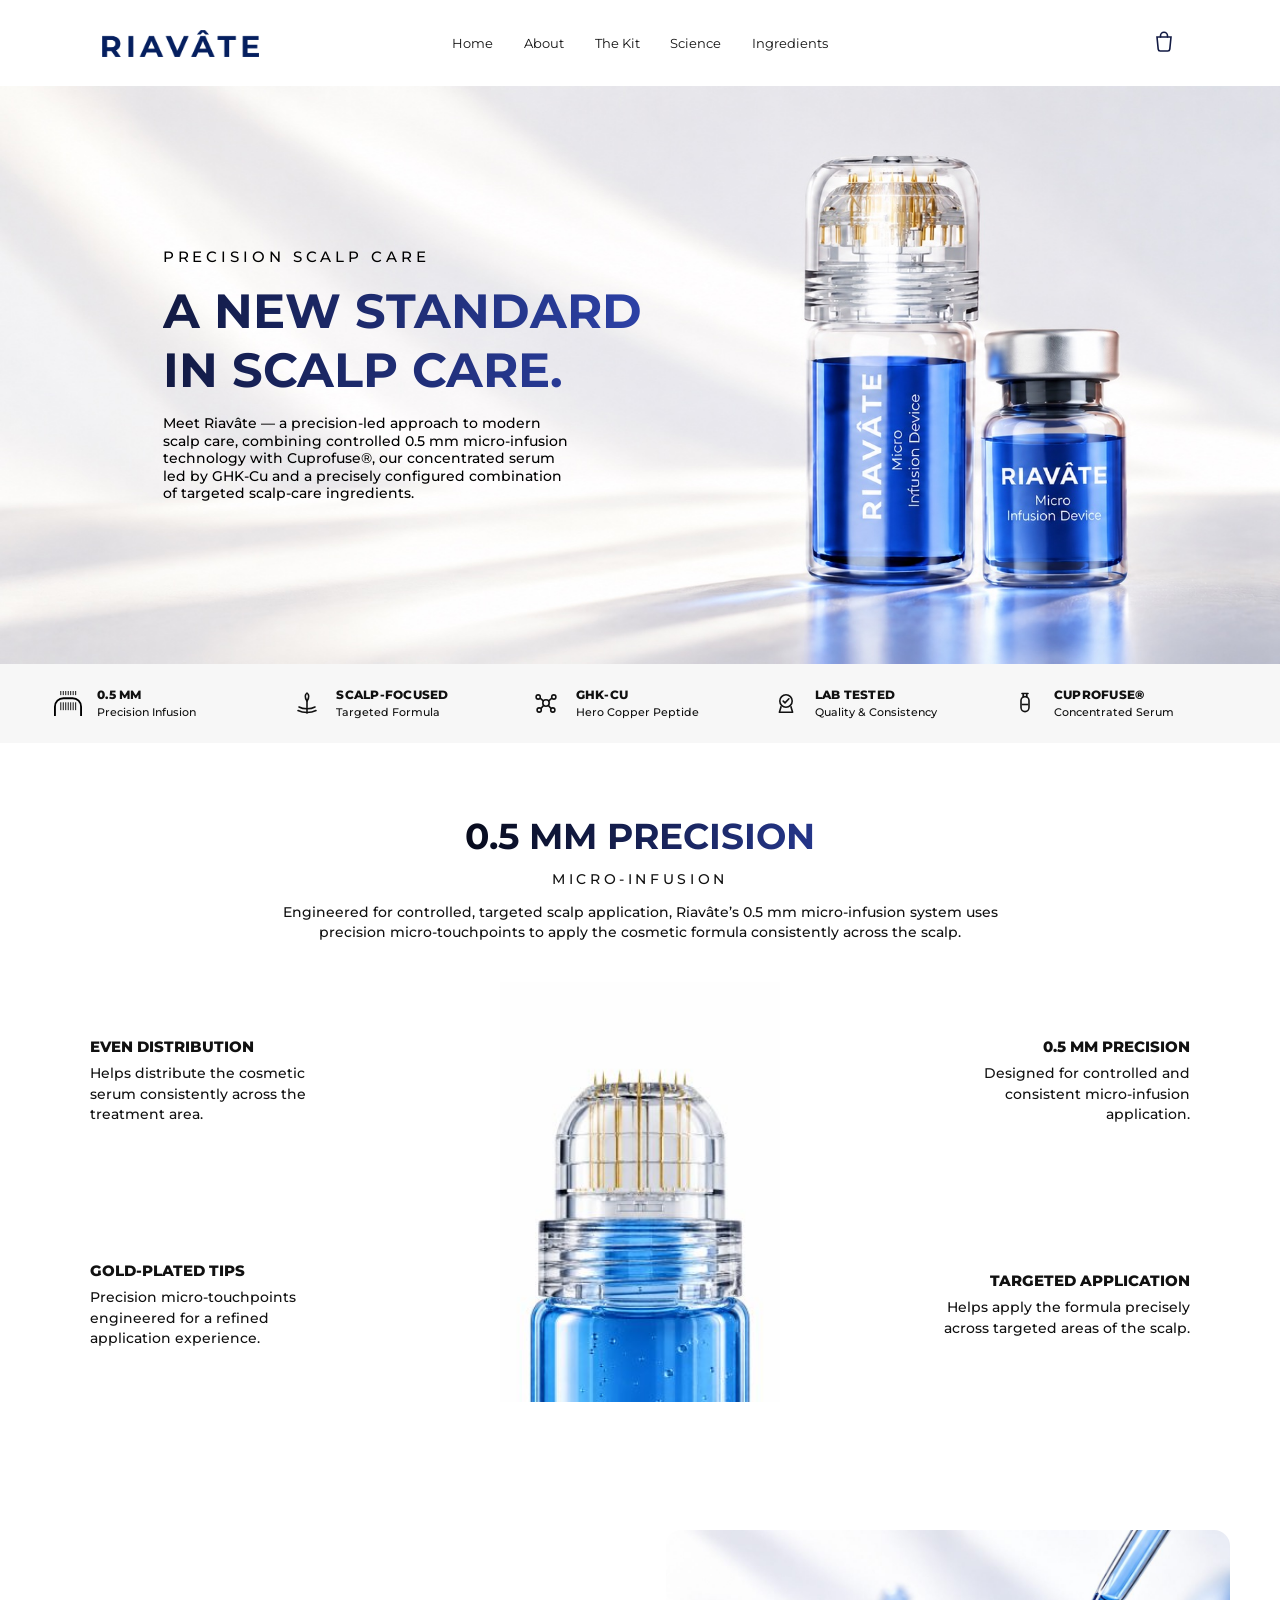
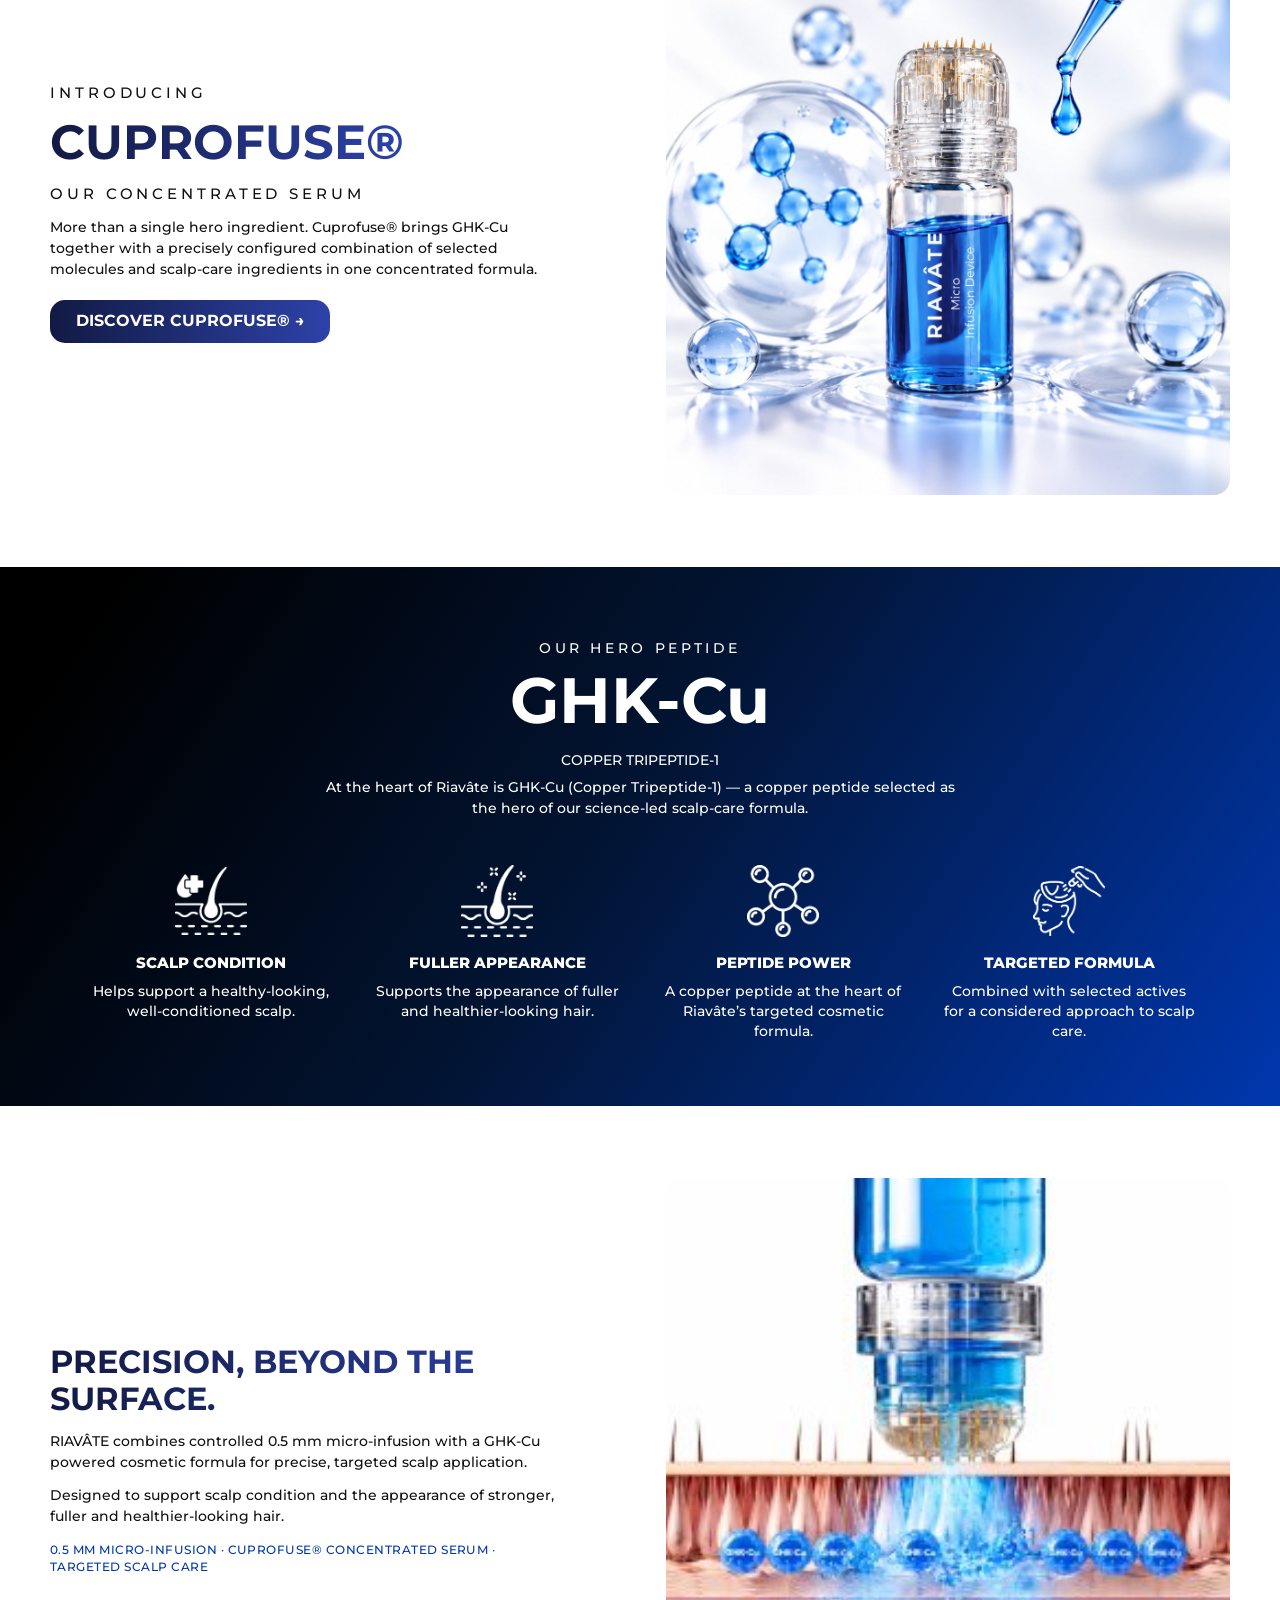
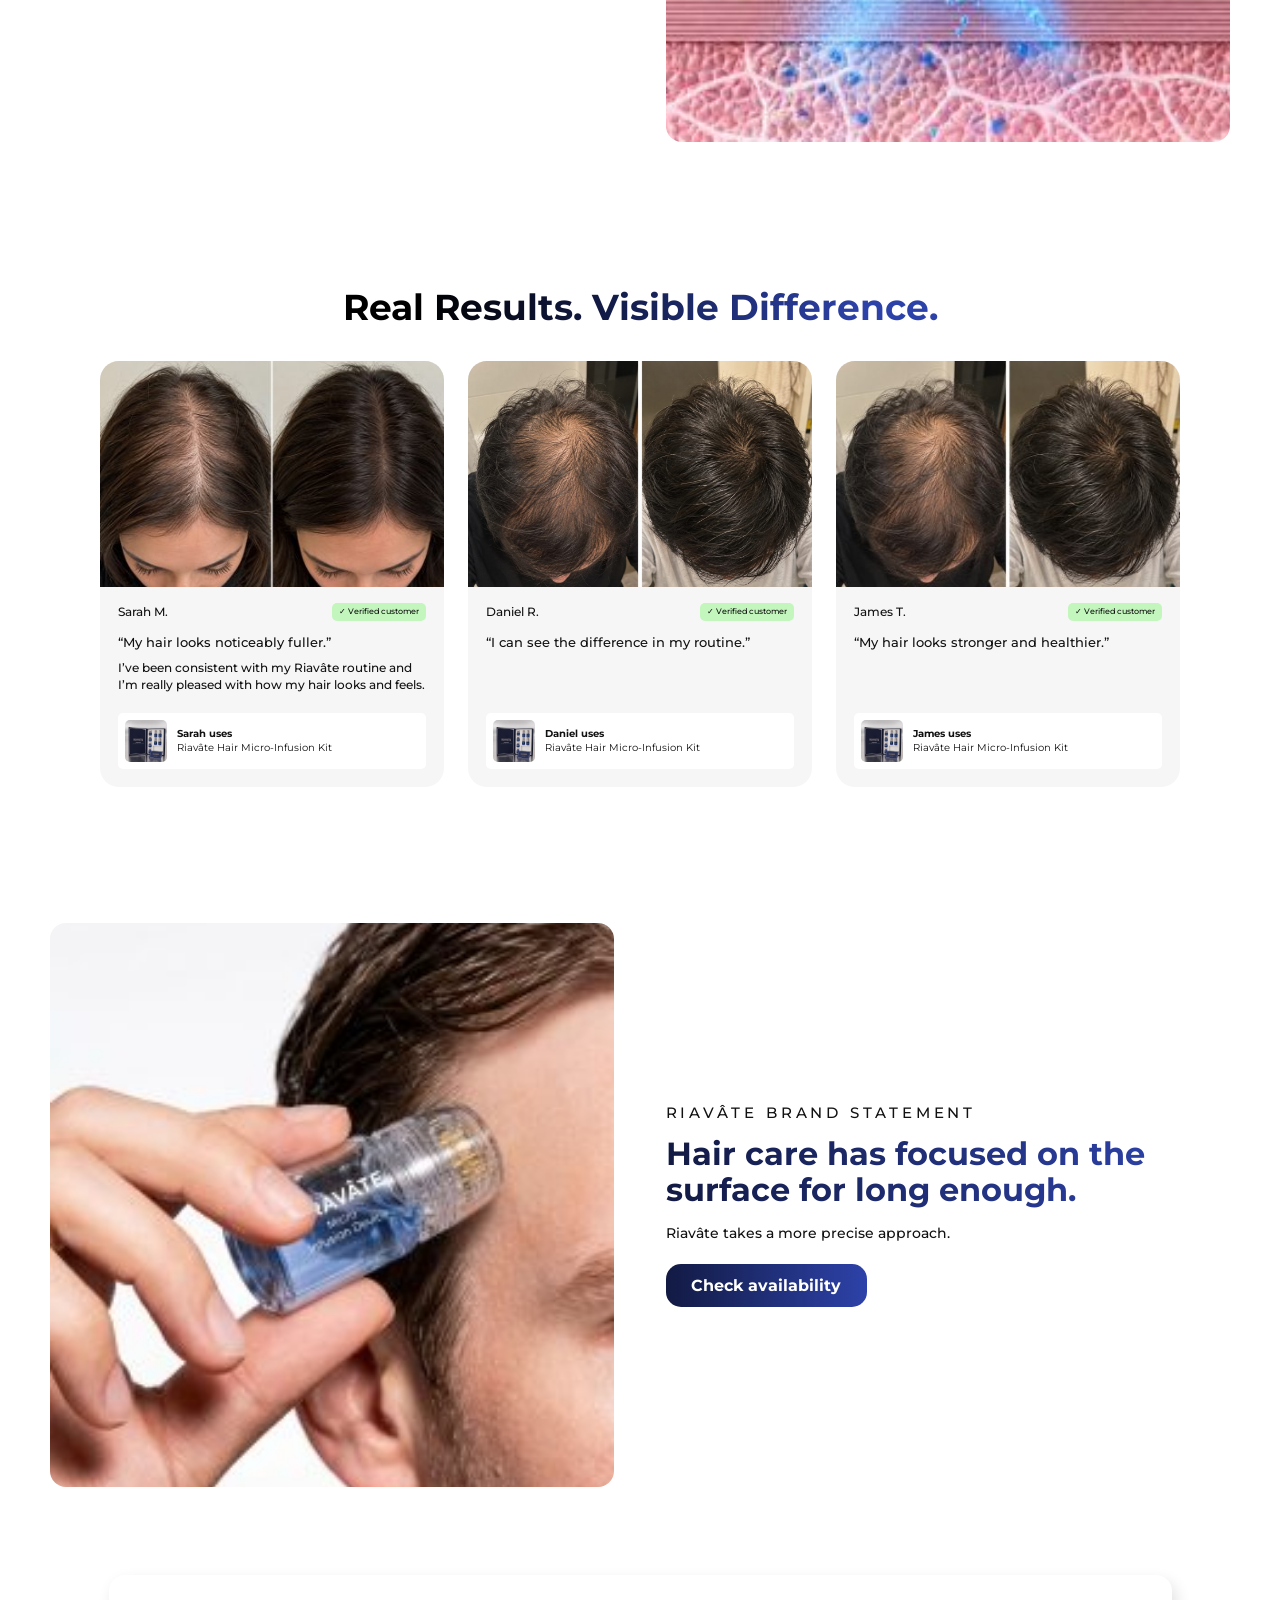
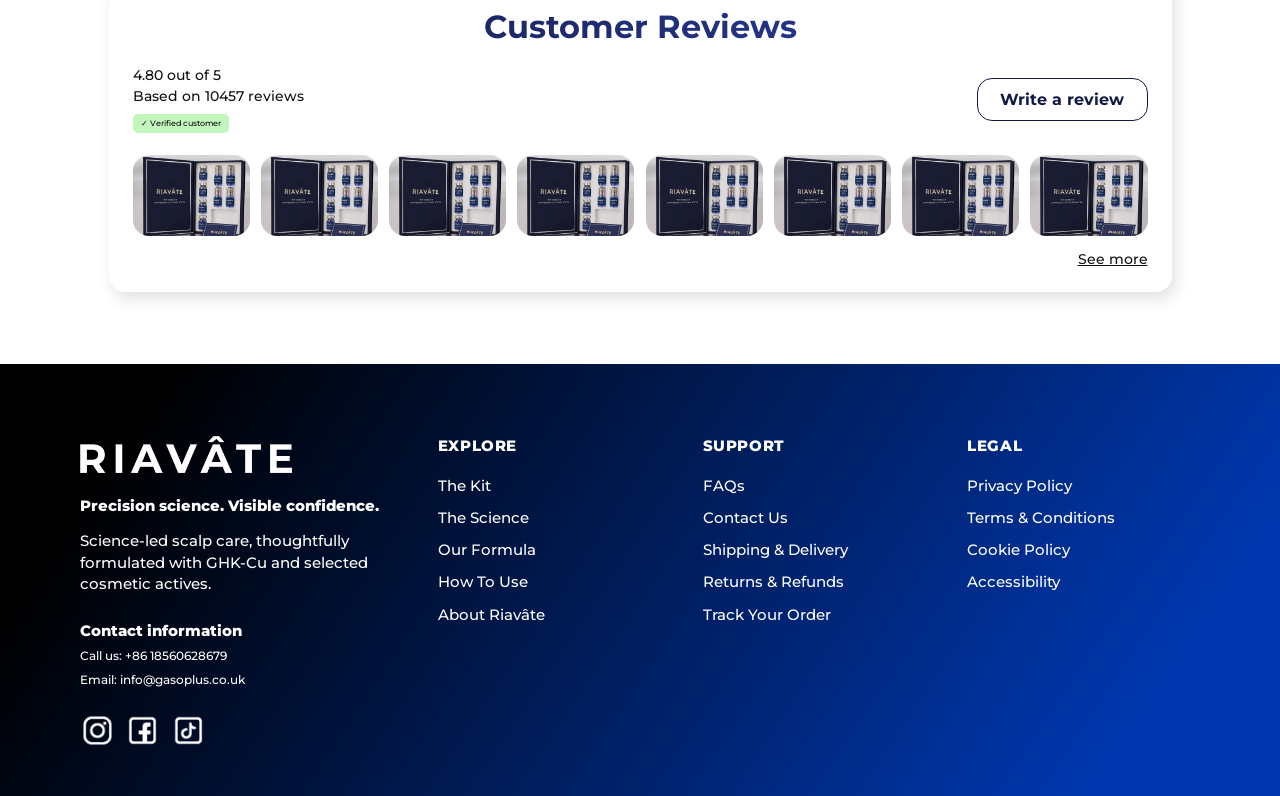
==== index.html @ 3f9a6aa9 "Add the Riavâte storefront theme for the homepage and product page. Co-authored-by: Cursor <cursorag" ====
<!doctype html>
<html lang="en">
<head>
<meta charset="utf-8">
<meta name="viewport" content="width=device-width, initial-scale=1">
<title>Riavâte home</title>
<link href="https://fonts.googleapis.com/css2?family=Montserrat:wght@400;500;600;700;800&display=swap" rel="stylesheet">
<style>
*{box-sizing:border-box;margin:0}
body{font-family:Montserrat,sans-serif;color:#111;background:#fff}
img{display:block;max-width:100%}
p:empty{display:none}

  .site-header {
    position: relative;
    z-index: 20;
    background: #ffffff;
    color: #111111;
  }

  .site-header__bar {
    display: grid;
    grid-template-columns: 1fr auto 1fr;
    align-items: center;
    gap: 1rem;
    min-height: 86px;
    width: min(1440px, 100%);
    margin-inline: auto;
    padding-inline: clamp(1.25rem, 8vw, 7.125rem);
  }

  .site-header__logo {
    justify-self: start;
    display: flex;
    align-items: center;
    text-decoration: none;
    color: inherit;
  }

  .site-header__logo-image {
    width: auto;
    height: 27px;
    max-width: 160px;
  }

  .site-header__nav {
    justify-self: center;
  }

  .site-header__menu {
    display: flex;
    align-items: center;
    gap: clamp(1rem, 2.4vw, 2.4rem);
    margin: 0;
    padding: 0;
    list-style: none;
  }

  .site-header__menu a {
    color: #111111;
    font-size: 13px;
    font-weight: 400;
    line-height: 1.4;
    text-decoration: none;
  }

  .site-header__menu a[aria-current='page'] {
    font-weight: 600;
  }

  .site-header__menu a:hover,
  .site-header__menu a:focus-visible {
    color: #2d42a9;
  }

  .site-header__actions {
    justify-self: end;
    display: flex;
    align-items: center;
    gap: 0.75rem;
  }

  .site-header__cart {
    position: relative;
    display: flex;
    color: #121a43;
    text-decoration: none;
  }

  .site-header__cart svg {
    width: 28px;
    height: 28px;
  }

  .site-header__count {
    position: absolute;
    top: -6px;
    right: -8px;
    min-width: 16px;
    height: 16px;
    padding: 0 4px;
    border-radius: 999px;
    background: #121a43;
    color: #ffffff;
    font-size: 10px;
    line-height: 16px;
    text-align: center;
  }

  .site-header__toggle {
    display: none;
    width: 42px;
    height: 42px;
    padding: 0;
    border: 0;
    background: transparent;
    cursor: pointer;
  }

  .site-header__toggle-lines,
  .site-header__toggle-lines::before,
  .site-header__toggle-lines::after {
    display: block;
    width: 18px;
    height: 1.5px;
    background: #121a43;
    content: '';
  }

  .site-header__toggle-lines {
    position: relative;
    margin-inline: auto;
  }

  .site-header__toggle-lines::before,
  .site-header__toggle-lines::after {
    position: absolute;
    left: 0;
  }

  .site-header__toggle-lines::before {
    top: -6px;
  }

  .site-header__toggle-lines::after {
    top: 6px;
  }

  .site-header.is-open .site-header__toggle-lines {
    background: transparent;
  }

  .site-header.is-open .site-header__toggle-lines::before {
    top: 0;
    transform: rotate(45deg);
  }

  .site-header.is-open .site-header__toggle-lines::after {
    top: 0;
    transform: rotate(-45deg);
  }

  .visually-hidden {
    position: absolute;
    width: 1px;
    height: 1px;
    padding: 0;
    margin: -1px;
    overflow: hidden;
    clip: rect(0, 0, 0, 0);
    white-space: nowrap;
    border: 0;
  }

  @media screen and (max-width: 989px) {
    .site-header__bar {
      grid-template-columns: auto 1fr auto;
      min-height: 72px;
    }

    .site-header__toggle {
      display: inline-flex;
      align-items: center;
      justify-content: center;
    }

    .site-header__nav {
      display: none;
      position: absolute;
      top: 100%;
      left: 0;
      right: 0;
      justify-self: stretch;
      width: 100%;
      background: #ffffff;
      border-top: 1px solid #ececec;
      box-shadow: 0 16px 30px rgba(0, 0, 0, 0.06);
    }

    .site-header.is-open .site-header__nav {
      display: block;
    }

    .site-header__menu {
      flex-direction: column;
      align-items: stretch;
      gap: 0;
      padding: 0.5rem 0 0.75rem;
    }

    .site-header__menu a {
      display: block;
      padding: 0.9rem 1.25rem;
      font-size: 16px;
    }
  }


  .home-hero {
    position: relative;
    isolation: isolate;
    width: 100%;
    background-color: #ffffff;
    color: var(--hero-text, #000000);
  }

  .home-hero--height-adapt {
    aspect-ratio: 1440 / 650;
  }

  .home-hero--height-small {
    min-height: 420px;
  }

  .home-hero--height-medium {
    min-height: 560px;
  }

  .home-hero--height-large {
    min-height: 650px;
  }

  .home-hero__media {
    position: absolute;
    inset: 0;
    z-index: 0;
    overflow: hidden;
  }

  .home-hero__media picture,
  .home-hero__media img {
    width: 100%;
    height: 100%;
  }

  .home-hero__image {
    width: 100%;
    height: 100%;
    max-width: none;
    object-fit: cover;
    object-position: center center;
  }

  .home-hero__inner {
    position: relative;
    z-index: 1;
    display: flex;
    align-items: center;
    box-sizing: border-box;
    width: min(100%, 1440px);
    min-height: 100%;
    margin-inline: auto;
    padding-block: 2.5rem;
    padding-inline: clamp(1.25rem, calc(var(--hero-pad-x, 183) * 100% / 1440), calc(var(--hero-pad-x, 183) * 1px));
  }

  .home-hero--align-center .home-hero__inner {
    justify-content: center;
  }

  .home-hero__content {
    display: flex;
    flex-direction: column;
    align-items: flex-start;
    gap: 16px;
    width: min(100%, var(--hero-content-max, 494px));
    text-align: left;
  }

  .home-hero--align-center .home-hero__content {
    align-items: center;
    text-align: center;
  }

  .home-hero__eyebrow {
    margin: 0;
    font-family: var(--hero-text-font-family, Montserrat, sans-serif);
    font-style: var(--hero-text-font-style, normal);
    font-weight: var(--hero-text-font-weight, 500);
    font-size: 15px;
    line-height: 1.27;
    letter-spacing: 3.9px;
    text-transform: uppercase;
    color: var(--hero-text, #000000);
  }

  .home-hero__heading {
    margin: 0;
    max-width: 100%;
    font-family: var(--hero-heading-font-family, Montserrat, sans-serif);
    font-style: var(--hero-heading-font-style, normal);
    font-weight: var(--hero-heading-font-weight, 700);
    font-size: var(--hero-heading-size, 48px);
    line-height: 1.22;
    letter-spacing: 0;
    color: var(--hero-gradient-start, #121a43);
  }

  @supports (background-clip: text) or (-webkit-background-clip: text) {
    .home-hero__heading {
      background-image: linear-gradient(
        90deg,
        var(--hero-gradient-start, #121a43) 0%,
        var(--hero-gradient-end, #2d42a9) 100%
      );
      background-clip: text;
      -webkit-background-clip: text;
      color: transparent;
    }
  }

  .home-hero__heading--solid {
    background-image: none;
    color: var(--hero-heading-color, #121a43);
    -webkit-text-fill-color: currentcolor;
  }

  .home-hero__text {
    margin: 0;
    max-width: var(--hero-text-max, 411px);
    font-family: var(--hero-text-font-family, Montserrat, sans-serif);
    font-style: var(--hero-text-font-style, normal);
    font-weight: var(--hero-text-font-weight, 500);
    font-size: 14px;
    line-height: 1.25;
    color: var(--hero-text, #000000);
  }

  .home-hero--align-center .home-hero__text {
    max-width: min(100%, var(--hero-text-max, 411px));
  }

  .home-hero__button {
    display: inline-flex;
    align-items: center;
    justify-content: center;
    min-height: 43px;
    margin-top: 4px;
    padding: 0.65rem 1.75rem;
    border: 1px solid transparent;
    border-radius: 15px;
    background-image: linear-gradient(90deg, #121a43 0%, #2d42a9 100%);
    color: #ffffff;
    font-family: var(--hero-heading-font-family, Montserrat, sans-serif);
    font-weight: 700;
    font-size: 16px;
    line-height: 1.25;
    text-decoration: none;
  }

  .home-hero__button--secondary {
    background-image: none;
    background-color: transparent;
    border-color: #121a43;
    color: #121a43;
  }

  .home-hero__button:focus-visible {
    outline: 2px solid #121a43;
    outline-offset: 3px;
  }

  .home-hero__button[aria-disabled='true'] {
    cursor: not-allowed;
    opacity: 0.6;
  }

  @media screen and (max-width: 989px) {
    .home-hero__heading {
      font-size: clamp(2rem, 4.6vw, var(--hero-heading-size, 48px));
    }
  }

  @media screen and (max-width: 749px) {
    .home-hero,
    .home-hero--height-adapt,
    .home-hero--height-small,
    .home-hero--height-medium,
    .home-hero--height-large {
      display: flex;
      flex-direction: column;
      aspect-ratio: auto;
      min-height: 0;
    }

    .home-hero__media {
      position: relative;
      inset: auto;
      width: 100%;
      height: auto;
      aspect-ratio: 16 / 10;
    }

    .home-hero__image {
      object-position: 72% center;
    }

    .home-hero--has-mobile-image .home-hero__image {
      object-position: center center;
    }

    .home-hero__inner {
      width: 100%;
      min-height: 0;
      padding: 1.75rem 1.25rem 2.25rem;
    }

    .home-hero__heading {
      font-size: var(--hero-heading-size-mobile, 32px);
    }

    .home-hero__eyebrow {
      font-size: 12px;
      letter-spacing: 2.4px;
    }

    .home-hero__text {
      max-width: none;
      font-size: 15px;
      line-height: 1.5;
    }
  }


  .icon-row {
    background: var(--icon-row-bg, #f7f7f7);
    color: var(--icon-row-text, #111111);
  }

  .icon-row__list {
    display: grid;
    grid-template-columns: repeat(5, minmax(0, 1fr));
    gap: 1.25rem 1rem;
    width: min(1180px, calc(100% - 2.5rem));
    margin: 0 auto;
    padding: 1.35rem 0;
    list-style: none;
  }

  .icon-row__item {
    display: flex;
    align-items: center;
    gap: 0.7rem;
    min-width: 0;
  }

  .icon-row__icon {
    display: flex;
    flex: 0 0 auto;
    align-items: center;
    justify-content: center;
    width: 36px;
    height: 36px;
  }

  .icon-row__icon img,
  .icon-row__image {
    width: 28px;
    height: 28px;
    object-fit: contain;
  }

  .icon-row__copy {
    display: flex;
    flex-direction: column;
    gap: 0.15rem;
    min-width: 0;
  }

  .icon-row__title {
    font-size: 12px;
    font-weight: 800;
    line-height: 1.2;
    letter-spacing: 0.02em;
    text-transform: uppercase;
  }

  .icon-row__text {
    font-size: 11px;
    font-weight: 500;
    line-height: 1.3;
  }

  @media screen and (max-width: 989px) {
    .icon-row__list {
      grid-template-columns: repeat(3, minmax(0, 1fr));
    }
  }

  @media screen and (max-width: 749px) {
    .icon-row__list {
      grid-template-columns: 1fr 1fr;
      gap: 1rem 0.75rem;
      padding: 1.25rem 0;
    }

    .icon-row__item:last-child:nth-child(odd) {
      grid-column: 1 / -1;
    }
  }


  .precision {
    padding: 4.5rem 0 3.5rem;
    background: #ffffff;
    color: #111111;
  }

  .precision__intro {
    width: min(780px, calc(100% - 2.5rem));
    margin: 0 auto 2.5rem;
    text-align: center;
  }

  .precision__heading {
    margin: 0;
    font-size: clamp(1.75rem, 3vw, 2.25rem);
    font-weight: 700;
    line-height: 1.2;
    background-image: linear-gradient(90deg, #000000 16%, #2d42a9 85%);
    background-clip: text;
    -webkit-background-clip: text;
    color: transparent;
  }

  .precision__eyebrow {
    margin: 0.75rem 0 0;
    font-size: 14px;
    font-weight: 500;
    letter-spacing: 3.64px;
    text-transform: uppercase;
  }

  .precision__text {
    margin: 0.85rem auto 0;
    max-width: 46rem;
    font-size: 14px;
    font-weight: 500;
    line-height: 1.45;
  }

  .precision__stage {
    display: grid;
    grid-template-columns: minmax(0, 1fr) minmax(180px, 320px) minmax(0, 1fr);
    grid-template-areas:
      "top-left media top-right"
      "bottom-left media bottom-right";
    gap: 1.75rem 1.5rem;
    align-items: center;
    width: min(1100px, calc(100% - 2.5rem));
    margin-inline: auto;
  }

  .precision__media {
    grid-area: media;
  }

  .precision__image {
    width: 100%;
    height: auto;
    max-height: 420px;
    margin-inline: auto;
    object-fit: contain;
  }

  .precision__point h3 {
    margin: 0;
    font-size: 15px;
    font-weight: 800;
    line-height: 1.3;
  }

  .precision__point p {
    margin: 0.45rem 0 0;
    max-width: 16rem;
    font-size: 14px;
    font-weight: 500;
    line-height: 1.45;
  }

  .precision__point--top-left { grid-area: top-left; }
  .precision__point--bottom-left { grid-area: bottom-left; }
  .precision__point--top-right { grid-area: top-right; text-align: right; }
  .precision__point--bottom-right { grid-area: bottom-right; text-align: right; }

  .precision__point--top-right p,
  .precision__point--bottom-right p {
    margin-left: auto;
  }

  @media screen and (max-width: 989px) {
    .precision__stage {
      grid-template-columns: 1fr 1fr;
      grid-template-areas:
        "media media"
        "top-left top-right"
        "bottom-left bottom-right";
    }

    .precision__image {
      max-height: 320px;
    }
  }

  @media screen and (max-width: 749px) {
    .precision {
      padding: 3rem 0 2.5rem;
    }

    .precision__stage {
      grid-template-columns: 1fr;
      grid-template-areas:
        "media"
        "top-left"
        "top-right"
        "bottom-left"
        "bottom-right";
    }

    .precision__point,
    .precision__point--top-right,
    .precision__point--bottom-right {
      text-align: left;
    }

    .precision__point p,
    .precision__point--top-right p,
    .precision__point--bottom-right p {
      margin-left: 0;
      max-width: none;
    }
  }


  .media-text {
    display: grid;
    grid-template-columns: minmax(0, 1fr) minmax(0, 1fr);
    gap: clamp(1.5rem, 4vw, 4rem);
    align-items: center;
    width: min(1180px, calc(100% - 2.5rem));
    margin-inline: auto;
    padding-block: var(--media-pad, 72px);
  }

  .media-text--right .media-text__content {
    order: -1;
  }

  .media-text__image {
    width: 100%;
    height: auto;
    aspect-ratio: 1;
    object-fit: cover;
    border-radius: 16px;
  }

  .media-text__content {
    display: flex;
    flex-direction: column;
    align-items: flex-start;
    gap: 0.85rem;
    max-width: 32rem;
  }

  .media-text__eyebrow,
  .media-text__subheading {
    margin: 0;
    font-size: 15px;
    font-weight: 500;
    letter-spacing: 3.9px;
    text-transform: uppercase;
  }

  .media-text__heading {
    margin: 0;
    font-size: var(--media-heading-size, 48px);
    font-weight: 700;
    line-height: 1.15;
    background-image: linear-gradient(90deg, #121a43 0%, #2d42a9 100%);
    background-clip: text;
    -webkit-background-clip: text;
    color: transparent;
  }

  .media-text__text {
    font-size: 14px;
    font-weight: 500;
    line-height: 1.5;
  }

  .media-text__text p {
    margin: 0 0 0.75rem;
  }

  .media-text__text p:last-child {
    margin-bottom: 0;
  }

  .media-text__caption {
    margin: 0;
    color: #0037ae;
    font-size: 12px;
    font-weight: 500;
    line-height: 1.45;
    letter-spacing: 0.04em;
    text-transform: uppercase;
  }

  .media-text__button {
    display: inline-flex;
    align-items: center;
    justify-content: center;
    min-height: 43px;
    margin-top: 0.4rem;
    padding: 0.65rem 1.6rem;
    border-radius: 15px;
    background-image: linear-gradient(90deg, #121a43 0%, #2d42a9 100%);
    color: #ffffff;
    font-size: 16px;
    font-weight: 700;
    line-height: 1.2;
    text-decoration: none;
  }

  .media-text__button:focus-visible {
    outline: 2px solid #121a43;
    outline-offset: 3px;
  }

  @media screen and (max-width: 989px) {
    .media-text,
    .media-text--left {
      grid-template-columns: 1fr;
    }

    .media-text--left .media-text__content,
    .media-text--right .media-text__content {
      order: 2;
    }

    .media-text__media {
      order: 1;
    }

    .media-text__heading {
      font-size: clamp(1.75rem, 4vw, var(--media-heading-size, 48px));
    }
  }

  @media screen and (max-width: 749px) {
    .media-text,
    .media-text--left {
      padding-block: 2.5rem;
    }

    .media-text__heading {
      font-size: var(--media-heading-size-mobile, 32px);
    }

    .media-text__image {
      aspect-ratio: 4 / 3;
    }
  }


  .peptide {
    padding: 4.5rem 1.25rem 4rem;
    color: #ffffff;
    background-image: linear-gradient(124deg, #000000 8%, #021433 48%, #0037ae 100%);
  }

  .peptide__intro {
    width: min(640px, 100%);
    margin: 0 auto 2.75rem;
    text-align: center;
  }

  .peptide__eyebrow {
    margin: 0;
    font-size: 14px;
    font-weight: 500;
    letter-spacing: 3.64px;
    text-transform: uppercase;
  }

  .peptide__heading {
    margin: 0.65rem 0 0;
    font-size: clamp(2.5rem, 5vw, 4rem);
    font-weight: 700;
    line-height: 1.05;
  }

  .peptide__text {
    margin-top: 1rem;
    font-size: 14px;
    font-weight: 500;
    line-height: 1.5;
  }

  .peptide__text p {
    margin: 0 0 0.35rem;
  }

  .peptide__grid {
    display: grid;
    grid-template-columns: repeat(4, minmax(0, 1fr));
    gap: 1.5rem;
    width: min(1120px, 100%);
    margin: 0 auto;
    padding: 0;
    list-style: none;
  }

  .peptide__item {
    text-align: center;
  }

  .peptide__icon {
    display: flex;
    align-items: center;
    justify-content: center;
    height: 76px;
    margin-bottom: 0.85rem;
  }

  .peptide__icon img,
  .peptide__icon-image {
    width: 72px;
    height: 72px;
    object-fit: contain;
  }

  .peptide__item h3 {
    margin: 0;
    font-size: 15px;
    font-weight: 800;
    line-height: 1.3;
  }

  .peptide__item p {
    margin: 0.55rem auto 0;
    max-width: 16rem;
    font-size: 14px;
    font-weight: 500;
    line-height: 1.45;
  }

  @media screen and (max-width: 989px) {
    .peptide__grid {
      grid-template-columns: 1fr 1fr;
      gap: 2rem 1rem;
    }
  }

  @media screen and (max-width: 549px) {
    .peptide {
      padding: 3rem 1.25rem;
    }

    .peptide__grid {
      grid-template-columns: 1fr;
    }
  }


  .results {
    padding: 4.5rem 0 4rem;
    background: #ffffff;
  }

  .results__heading {
    width: min(640px, calc(100% - 2.5rem));
    margin: 0 auto 2rem;
    text-align: center;
    font-size: clamp(1.75rem, 3vw, 2.25rem);
    font-weight: 700;
    line-height: 1.2;
    background-image: linear-gradient(90deg, #000000 16%, #2d42a9 85%);
    background-clip: text;
    -webkit-background-clip: text;
    color: transparent;
  }

  .results__grid {
    display: grid;
    grid-template-columns: repeat(3, minmax(0, 1fr));
    gap: 1.5rem;
    width: min(1080px, calc(100% - 2.5rem));
    margin: 0 auto;
    padding: 0;
    list-style: none;
  }

  .results__card {
    display: flex;
    flex-direction: column;
    overflow: hidden;
    border-radius: 19px;
    background: #f6f6f6;
  }

  .results__photo {
    aspect-ratio: 320 / 210;
    overflow: hidden;
  }

  .results__image {
    width: 100%;
    height: 100%;
    object-fit: cover;
  }

  .results__body {
    display: flex;
    flex: 1;
    flex-direction: column;
    gap: 0.75rem;
    padding: 1rem 1.1rem 1.1rem;
  }

  .results__meta {
    display: flex;
    align-items: center;
    justify-content: space-between;
    gap: 0.5rem;
  }

  .results__name {
    margin: 0;
    font-size: 12px;
    font-weight: 500;
  }

  .results__badge {
    margin: 0;
    padding: 0.25rem 0.45rem;
    border-radius: 5px;
    background: #c3f6bd;
    font-size: 8px;
    font-weight: 500;
    line-height: 1.2;
    white-space: nowrap;
  }

  .results__quote {
    flex: 1;
    font-size: 12px;
    font-weight: 500;
    line-height: 1.45;
  }

  .results__quote p {
    margin: 0 0 0.45rem;
  }

  .results__quote p:first-child {
    font-size: 13px;
  }

  .results__product {
    display: flex;
    align-items: center;
    gap: 0.65rem;
    padding: 0.45rem;
    border-radius: 5px;
    background: #ffffff;
  }

  .results__product img {
    width: 42px;
    height: 42px;
    border-radius: 5px;
    object-fit: cover;
  }

  .results__product p {
    margin: 0;
    font-size: 10px;
    line-height: 1.35;
  }

  @media screen and (max-width: 989px) {
    .results__grid {
      grid-template-columns: 1fr 1fr;
    }
  }

  @media screen and (max-width: 749px) {
    .results {
      padding: 3rem 0;
    }

    .results__grid {
      grid-template-columns: 1fr;
      max-width: 420px;
    }
  }


  .reviews {
    padding: 1rem 0 4.5rem;
    background: #ffffff;
  }

  .reviews__card {
    width: min(1063px, calc(100% - 2.5rem));
    margin-inline: auto;
    padding: 2rem 1.5rem 1.5rem;
    border-radius: 16px;
    background: #ffffff;
    box-shadow: 4px 7px 16px rgba(0, 0, 0, 0.12);
  }

  .reviews__heading {
    margin: 0 0 1.25rem;
    text-align: center;
    font-size: clamp(1.6rem, 3vw, 2rem);
    font-weight: 700;
    background-image: linear-gradient(90deg, #121a43 0%, #2d42a9 100%);
    background-clip: text;
    -webkit-background-clip: text;
    color: transparent;
  }

  .reviews__top {
    display: flex;
    align-items: center;
    justify-content: space-between;
    gap: 1rem;
  }

  .reviews__score,
  .reviews__count {
    margin: 0;
    font-size: 14px;
    font-weight: 500;
  }

  .reviews__count {
    margin-top: 0.2rem;
  }

  .reviews__badge {
    display: inline-block;
    margin: 0.55rem 0 0;
    padding: 0.28rem 0.5rem;
    border-radius: 5px;
    background: #c3f6bd;
    font-size: 8px;
    font-weight: 500;
  }

  .reviews__button {
    display: inline-flex;
    align-items: center;
    justify-content: center;
    min-height: 43px;
    padding: 0.6rem 1.4rem;
    border: 1px solid #121a43;
    border-radius: 15px;
    background: transparent;
    color: #121a43;
    font-size: 16px;
    font-weight: 700;
    text-decoration: none;
  }

  .reviews__thumbs {
    display: grid;
    grid-template-columns: repeat(8, minmax(0, 1fr));
    gap: 0.7rem;
    margin: 1.4rem 0 0;
    padding: 0;
    list-style: none;
  }

  .reviews__thumb {
    width: 100%;
    height: 81px;
    border-radius: 16px;
    object-fit: cover;
  }

  .reviews__more {
    margin: 0.85rem 0 0;
    text-align: right;
    font-size: 14px;
    font-weight: 500;
  }

  .reviews__more a {
    color: inherit;
  }

  @media screen and (max-width: 989px) {
    .reviews__thumbs {
      grid-template-columns: repeat(4, minmax(0, 1fr));
    }
  }

  @media screen and (max-width: 749px) {
    .reviews {
      padding-bottom: 3rem;
    }

    .reviews__top {
      flex-direction: column;
      align-items: flex-start;
    }

    .reviews__thumbs {
      grid-template-columns: repeat(3, minmax(0, 1fr));
    }

    .reviews__thumb {
      height: 72px;
      border-radius: 12px;
    }
  }


  .site-footer {
    color: #ffffff;
    background-image: linear-gradient(124deg, #000000 11%, #0037ae 87%);
  }

  .site-footer a {
    color: inherit;
    text-decoration: none;
  }

  .site-footer__inner {
    display: grid;
    grid-template-columns: minmax(220px, 1.4fr) repeat(3, minmax(140px, 1fr));
    gap: 2.5rem 2rem;
    width: min(1120px, calc(100% - 2.5rem));
    margin-inline: auto;
    padding: 4.5rem 0 1.5rem;
  }

  .site-footer__logo-image {
    width: auto;
    height: 37px;
    max-width: 212px;
  }

  .site-footer__tagline {
    margin: 1.4rem 0 0;
    font-size: 15px;
    font-weight: 800;
    line-height: 1.4;
  }

  .site-footer__text {
    max-width: 20rem;
    margin: 0.85rem 0 0;
    font-size: 15px;
    font-weight: 500;
    line-height: 1.45;
  }

  .site-footer__contact-label {
    margin: 1.6rem 0 0.45rem;
    font-size: 15px;
    font-weight: 800;
  }

  .site-footer__contact {
    display: block;
    margin-top: 0.35rem;
    font-size: 12px;
    font-weight: 500;
    line-height: 1.5;
  }

  .site-footer__heading {
    margin: 0 0 0.9rem;
    font-size: 15px;
    font-weight: 800;
    letter-spacing: 0.04em;
  }

  .site-footer__links {
    margin: 0;
    padding: 0;
    list-style: none;
  }

  .site-footer__links a {
    display: inline-block;
    padding: 0.35rem 0;
    font-size: 15px;
    font-weight: 500;
    line-height: 1.4;
    text-transform: capitalize;
  }

  .site-footer__links a:hover,
  .site-footer__links a:focus-visible,
  .site-footer__contact:hover,
  .site-footer__contact:focus-visible {
    text-decoration: underline;
  }

  .site-footer__social {
    display: flex;
    align-items: center;
    gap: 0.65rem;
    width: min(1120px, calc(100% - 2.5rem));
    margin-inline: auto;
    padding: 0 0 3rem;
  }

  .site-footer__social img {
    width: 35px;
    height: 35px;
    object-fit: contain;
  }

  @media screen and (max-width: 989px) {
    .site-footer__inner {
      grid-template-columns: 1fr 1fr;
    }

    .site-footer__brand {
      grid-column: 1 / -1;
    }
  }

  @media screen and (max-width: 749px) {
    .site-footer__inner {
      grid-template-columns: 1fr;
      padding-top: 3rem;
    }
  }

.home-hero{--hero-pad-x:183;--hero-content-max:494px;--hero-text-max:412px;--hero-heading-size:48px;--hero-heading-size-mobile:32px;--hero-gradient-start:#121A43;--hero-gradient-end:#2D42A9;--hero-text:#000;--hero-heading-font-family:Montserrat,sans-serif;--hero-heading-font-weight:700;--hero-text-font-family:Montserrat,sans-serif;--hero-text-font-weight:500}
</style>
</head>
<body>
<header class="site-header" data-header>
  <div class="site-header__bar">
    <a class="site-header__logo" href="#"><img class="site-header__logo-image" src="/assets/logo.png" alt="Riavâte" width="156" height="27"></a>
    <nav class="site-header__nav" id="nav"><ul class="site-header__menu">
      <li><a href="/">Home</a></li><li><a href="#">About</a></li><li><a href="/kit.html">The Kit</a></li><li><a href="#">Science</a></li><li><a href="#">Ingredients</a></li>
    </ul></nav>
    <div class="site-header__actions">
      <a class="site-header__cart" href="#" aria-label="Cart"><svg width="28" height="28" viewBox="0 0 28 28"><path d="M7 8h14l-1.2 12.2a2 2 0 0 1-2 1.8H10.2a2 2 0 0 1-2-1.8L7 8Z" fill="none" stroke="currentColor" stroke-width="1.6"/><path d="M10.5 8V6.8A3.5 3.5 0 0 1 14 3.3a3.5 3.5 0 0 1 3.5 3.5V8" fill="none" stroke="currentColor" stroke-width="1.6" stroke-linecap="round"/></svg></a>
      <button class="site-header__toggle" type="button" data-menu-toggle aria-expanded="false" aria-controls="nav"><span class="site-header__toggle-lines"></span></button>
    </div>
  </div>
</header>
<section class="home-hero home-hero--height-adapt home-hero--align-left">
  <div class="home-hero__media"><img class="home-hero__image" src="/assets/hero-home.jpg" alt="" width="1866" height="843"></div>
  <div class="home-hero__inner"><div class="home-hero__content">
    <p class="home-hero__eyebrow">PRECISION SCALP CARE</p>
    <h1 class="home-hero__heading">A NEW STANDARD IN SCALP CARE.</h1>
    <p class="home-hero__text">Meet Riavâte — a precision-led approach to modern scalp care, combining controlled 0.5 mm micro-infusion technology with Cuprofuse®, our concentrated serum led by GHK-Cu and a precisely configured combination of targeted scalp-care ingredients.</p>
  </div></div>
</section>
<section class="icon-row">
  <ul class="icon-row__list">
    <li class="icon-row__item"><span class="icon-row__icon"><img src="/assets/icon-precision.svg" alt="" width="30" height="27"></span><span class="icon-row__copy"><span class="icon-row__title">0.5 MM</span><span class="icon-row__text">Precision Infusion</span></span></li>
    <li class="icon-row__item"><span class="icon-row__icon"><img src="/assets/icon-scalp.svg" alt="" width="28" height="28"></span><span class="icon-row__copy"><span class="icon-row__title">SCALP-FOCUSED</span><span class="icon-row__text">Targeted Formula</span></span></li>
    <li class="icon-row__item"><span class="icon-row__icon"><img src="/assets/icon-peptide.svg" alt="" width="28" height="28"></span><span class="icon-row__copy"><span class="icon-row__title">GHK-Cu</span><span class="icon-row__text">Hero Copper Peptide</span></span></li>
    <li class="icon-row__item"><span class="icon-row__icon"><img src="/assets/icon-lab.svg" alt="" width="28" height="28"></span><span class="icon-row__copy"><span class="icon-row__title">LAB TESTED</span><span class="icon-row__text">Quality & Consistency</span></span></li>
    <li class="icon-row__item"><span class="icon-row__icon"><img src="/assets/icon-serum.svg" alt="" width="28" height="28"></span><span class="icon-row__copy"><span class="icon-row__title">CUPROFUSE®</span><span class="icon-row__text">Concentrated Serum</span></span></li>
  </ul>
</section>
<section class="precision">
  <div class="precision__intro">
    <h2 class="precision__heading">0.5 MM PRECISION</h2>
    <p class="precision__eyebrow">MICRO-INFUSION</p>
    <p class="precision__text">Engineered for controlled, targeted scalp application, Riavâte’s 0.5 mm micro-infusion system uses precision micro-touchpoints to apply the cosmetic formula consistently across the scalp.</p>
  </div>
  <div class="precision__stage">
    <div class="precision__media"><img class="precision__image" src="/assets/precision-device.jpg" alt=""></div>
    <article class="precision__point precision__point--top-left"><h3>EVEN DISTRIBUTION</h3><p>Helps distribute the cosmetic serum consistently across the treatment area.</p></article>
    <article class="precision__point precision__point--top-right"><h3>0.5 MM PRECISION</h3><p>Designed for controlled and consistent micro-infusion application.</p></article>
    <article class="precision__point precision__point--bottom-left"><h3>GOLD-PLATED TIPS</h3><p>Precision micro-touchpoints engineered for a refined application experience.</p></article>
    <article class="precision__point precision__point--bottom-right"><h3>TARGETED APPLICATION</h3><p>Helps apply the formula precisely across targeted areas of the scalp.</p></article>
  </div>
</section>
<section class="media-text media-text--right" style="--media-heading-size:48px;--media-heading-size-mobile:36px;--media-pad:72px">
  <div class="media-text__media"><img class="media-text__image" src="/assets/cuprofuse.jpg" alt=""></div>
  <div class="media-text__content">
    <p class="media-text__eyebrow">INTRODUCING</p>
    <h2 class="media-text__heading">CUPROFUSE®</h2>
    <p class="media-text__subheading">OUR CONCENTRATED SERUM</p>
    <div class="media-text__text"><p>More than a single hero ingredient. Cuprofuse® brings GHK-Cu together with a precisely configured combination of selected molecules and scalp-care ingredients in one concentrated formula.</p></div>
    <a class="media-text__button" href="#">DISCOVER CUPROFUSE® →</a>
  </div>
</section>
<section class="peptide">
  <div class="peptide__intro">
    <p class="peptide__eyebrow">OUR HERO PEPTIDE</p>
    <h2 class="peptide__heading">GHK-Cu</h2>
    <div class="peptide__text"><p>COPPER TRIPEPTIDE-1</p><p>At the heart of Riavâte is GHK-Cu (Copper Tripeptide-1) — a copper peptide selected as the hero of our science-led scalp-care formula.</p></div>
  </div>
  <ul class="peptide__grid">
    <li class="peptide__item"><span class="peptide__icon"><img src="/assets/icon-scalp-health.png" alt=""></span><h3>SCALP CONDITION</h3><p>Helps support a healthy-looking, well-conditioned scalp.</p></li>
    <li class="peptide__item"><span class="peptide__icon"><img src="/assets/icon-fuller.png" alt=""></span><h3>FULLER APPEARANCE</h3><p>Supports the appearance of fuller and healthier-looking hair.</p></li>
    <li class="peptide__item"><span class="peptide__icon"><img src="/assets/icon-molecule.png" alt=""></span><h3>PEPTIDE POWER</h3><p>A copper peptide at the heart of Riavâte’s targeted cosmetic formula.</p></li>
    <li class="peptide__item"><span class="peptide__icon"><img src="/assets/icon-apply.png" alt=""></span><h3>TARGETED FORMULA</h3><p>Combined with selected actives for a considered approach to scalp care.</p></li>
  </ul>
</section>
<section class="media-text media-text--right" style="--media-heading-size:32px;--media-heading-size-mobile:28px;--media-pad:72px">
  <div class="media-text__media"><img class="media-text__image" src="/assets/scalp-diagram.jpg" alt=""></div>
  <div class="media-text__content">
    <h2 class="media-text__heading">PRECISION, BEYOND THE SURFACE.</h2>
    <div class="media-text__text"><p>RIAVÂTE combines controlled 0.5 mm micro-infusion with a GHK-Cu powered cosmetic formula for precise, targeted scalp application.</p><p>Designed to support scalp condition and the appearance of stronger, fuller and healthier-looking hair.</p></div>
    <p class="media-text__caption">0.5 MM MICRO-INFUSION · CUPROFUSE® CONCENTRATED SERUM · TARGETED SCALP CARE</p>
  </div>
</section>
<section class="results">
  <h2 class="results__heading">Real Results. Visible Difference.</h2>
  <ul class="results__grid">
    <li class="results__card"><div class="results__photo"><img class="results__image" src="/assets/result-sarah.jpg" alt=""></div><div class="results__body"><div class="results__meta"><p class="results__name">Sarah M.</p><p class="results__badge">✓ Verified customer</p></div><div class="results__quote"><p>“My hair looks noticeably fuller.”</p><p>I’ve been consistent with my Riavâte routine and I’m really pleased with how my hair looks and feels.</p></div><div class="results__product"><img src="/assets/kit-thumb.jpg" alt=""><p><strong>Sarah uses</strong><br>Riavâte Hair Micro-Infusion Kit</p></div></div></li>
    <li class="results__card"><div class="results__photo"><img class="results__image" src="/assets/result-daniel.jpg" alt=""></div><div class="results__body"><div class="results__meta"><p class="results__name">Daniel R.</p><p class="results__badge">✓ Verified customer</p></div><div class="results__quote"><p>“I can see the difference in my routine.”</p></div><div class="results__product"><img src="/assets/kit-thumb.jpg" alt=""><p><strong>Daniel uses</strong><br>Riavâte Hair Micro-Infusion Kit</p></div></div></li>
    <li class="results__card"><div class="results__photo"><img class="results__image" src="/assets/result-james.jpg" alt=""></div><div class="results__body"><div class="results__meta"><p class="results__name">James T.</p><p class="results__badge">✓ Verified customer</p></div><div class="results__quote"><p>“My hair looks stronger and healthier.”</p></div><div class="results__product"><img src="/assets/kit-thumb.jpg" alt=""><p><strong>James uses</strong><br>Riavâte Hair Micro-Infusion Kit</p></div></div></li>
  </ul>
</section>
<section class="media-text media-text--left" style="--media-heading-size:32px;--media-heading-size-mobile:28px;--media-pad:72px">
  <div class="media-text__media"><img class="media-text__image" src="/assets/application.jpg" alt=""></div>
  <div class="media-text__content">
    <p class="media-text__eyebrow">RIAVÂTE BRAND STATEMENT</p>
    <h2 class="media-text__heading">Hair care has focused on the surface for long enough.</h2>
    <div class="media-text__text"><p>Riavâte takes a more precise approach.</p></div>
    <a class="media-text__button" href="#">Check availability</a>
  </div>
</section>
<section class="reviews"><div class="reviews__card">
  <h2 class="reviews__heading">Customer Reviews</h2>
  <div class="reviews__top"><div><p class="reviews__score">4.80 out of 5</p><p class="reviews__count">Based on 10457 reviews</p><p class="reviews__badge">✓ Verified customer</p></div><a class="reviews__button" href="#">Write a review</a></div>
  <ul class="reviews__thumbs"><li><img class="reviews__thumb" src="/assets/kit.jpg" alt=""></li><li><img class="reviews__thumb" src="/assets/kit.jpg" alt=""></li><li><img class="reviews__thumb" src="/assets/kit.jpg" alt=""></li><li><img class="reviews__thumb" src="/assets/kit.jpg" alt=""></li><li><img class="reviews__thumb" src="/assets/kit.jpg" alt=""></li><li><img class="reviews__thumb" src="/assets/kit.jpg" alt=""></li><li><img class="reviews__thumb" src="/assets/kit.jpg" alt=""></li><li><img class="reviews__thumb" src="/assets/kit.jpg" alt=""></li></ul>
  <p class="reviews__more"><a href="#">See more</a></p>
</div></section>
<footer class="site-footer">
  <div class="site-footer__inner">
    <div class="site-footer__brand">
      <img class="site-footer__logo-image" src="/assets/logo-white.png" alt="Riavâte">
      <p class="site-footer__tagline">Precision science. Visible confidence.</p>
      <p class="site-footer__text">Science-led scalp care, thoughtfully formulated with GHK-Cu and selected cosmetic actives.</p>
      <p class="site-footer__contact-label">Contact information</p>
      <a class="site-footer__contact" href="#">Call us: +86 18560628679</a>
      <a class="site-footer__contact" href="#">Email: info@gasoplus.co.uk</a>
    </div>
    <div class="site-footer__column"><p class="site-footer__heading">EXPLORE</p><ul class="site-footer__links"><li><a href="/kit.html">The Kit</a></li><li><a href="#">The Science</a></li><li><a href="#">Our Formula</a></li><li><a href="#">How to Use</a></li><li><a href="#">About Riavâte</a></li></ul></div>
    <div class="site-footer__column"><p class="site-footer__heading">SUPPORT</p><ul class="site-footer__links"><li><a href="#">FAQs</a></li><li><a href="#">Contact Us</a></li><li><a href="#">Shipping & Delivery</a></li><li><a href="#">Returns & Refunds</a></li><li><a href="#">Track Your Order</a></li></ul></div>
    <div class="site-footer__column"><p class="site-footer__heading">LEGAL</p><ul class="site-footer__links"><li><a href="#">Privacy Policy</a></li><li><a href="#">Terms & Conditions</a></li><li><a href="#">Cookie Policy</a></li><li><a href="#">Accessibility</a></li></ul></div>
  </div>
  <div class="site-footer__social">
    <a href="#"><img src="/assets/social-instagram.png" alt=""></a>
    <a href="#"><img src="/assets/social-facebook.png" alt=""></a>
    <a href="#"><img src="/assets/social-tiktok.png" alt=""></a>
  </div>
</footer>
<script>
document.addEventListener('click', (event) => {
  const toggle = event.target.closest('[data-menu-toggle]');
  if (!toggle) return;
  const header = toggle.closest('[data-header]');
  const open = header.classList.toggle('is-open');
  toggle.setAttribute('aria-expanded', open ? 'true' : 'false');
});
</script>
</body></html>
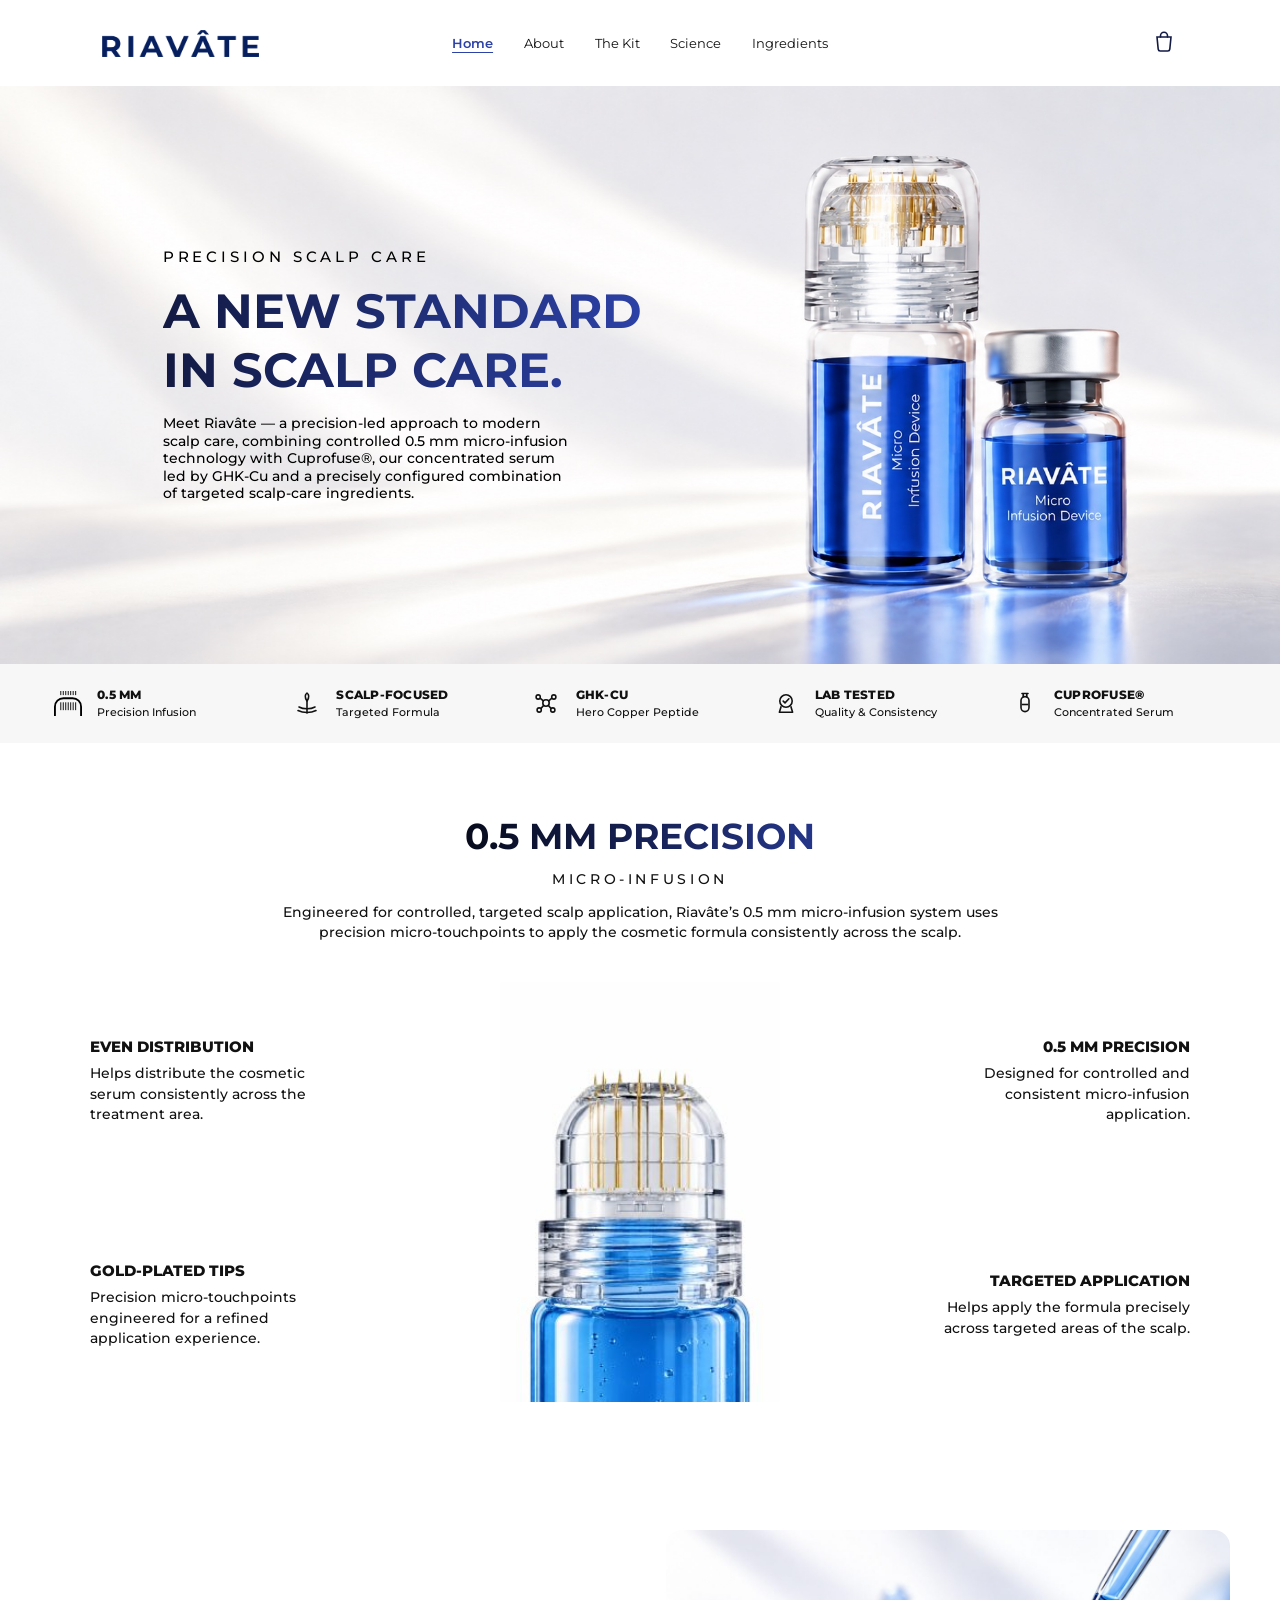
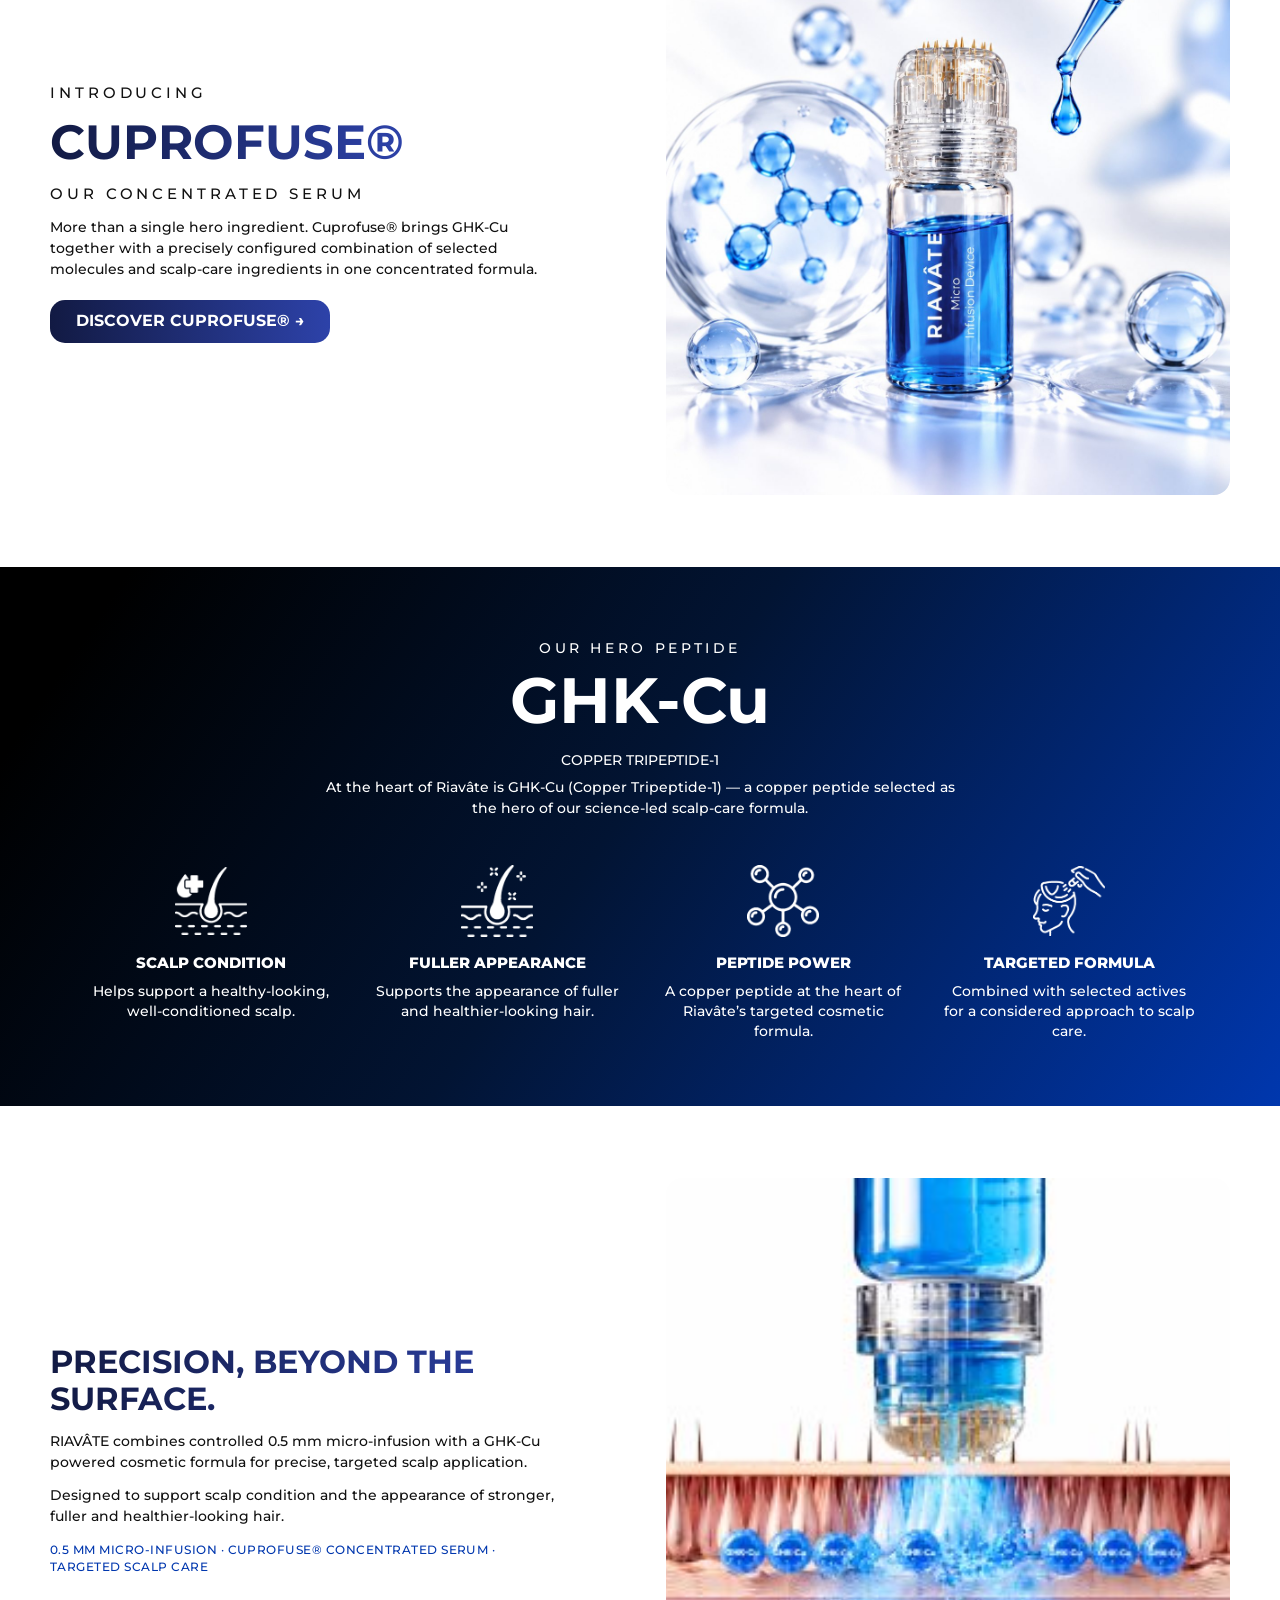
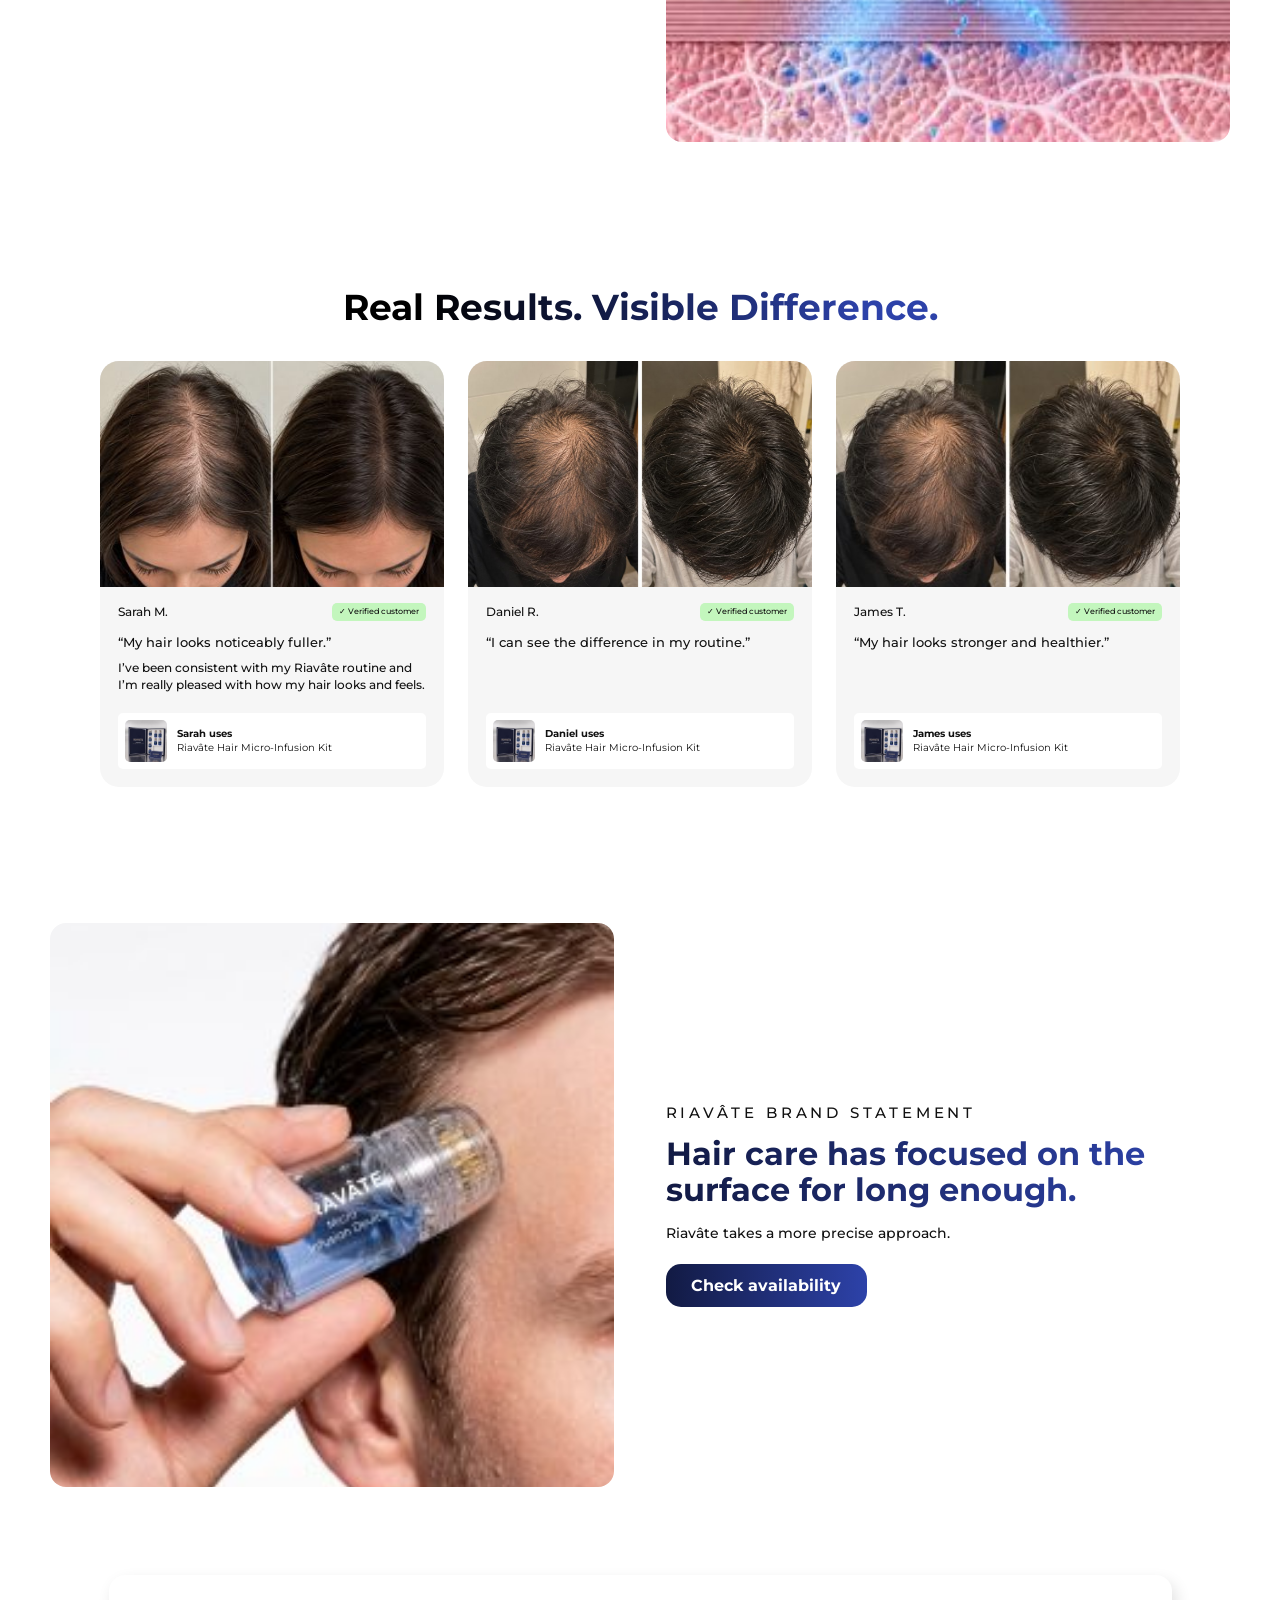
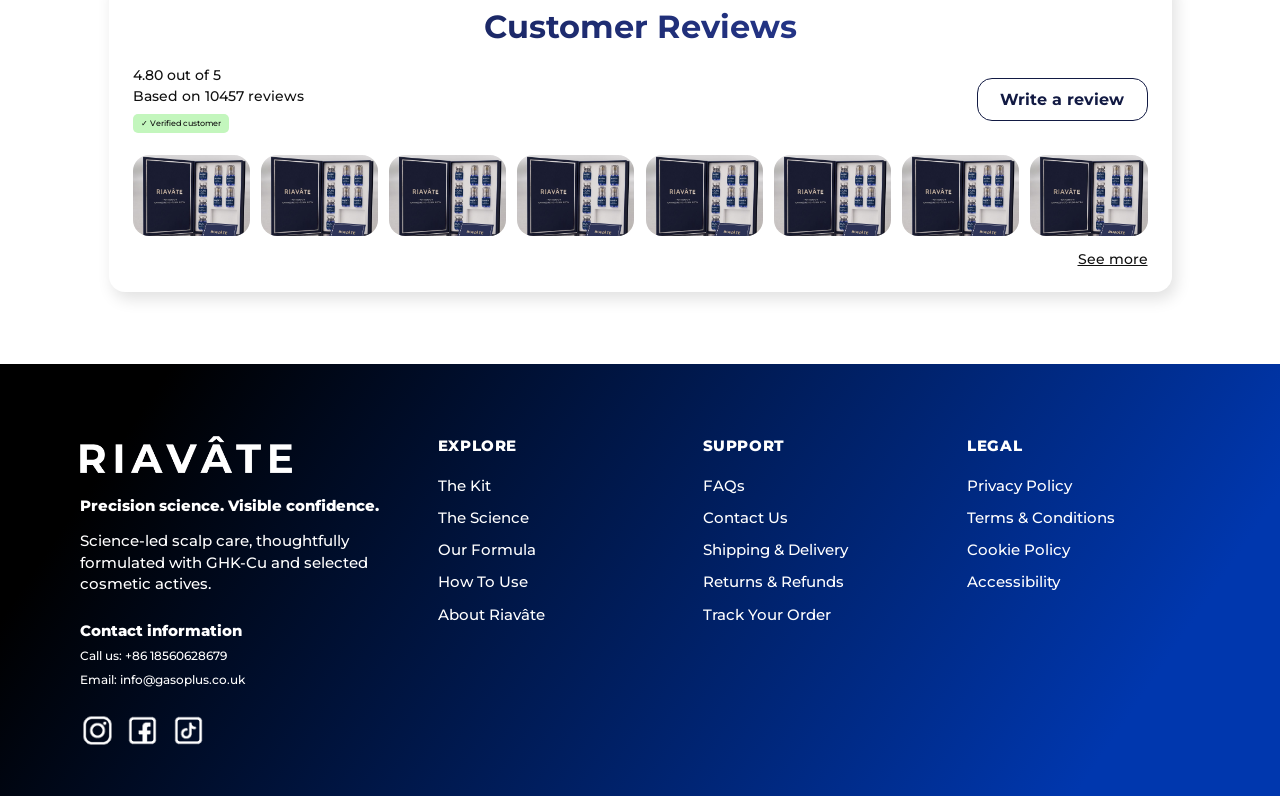
==== commit c8ed6c64: "Highlight the current header page, fade sections into view, and swap the product gallery image when " ====
--- a/index.html
+++ b/index.html
@@ -65,7 +65,11 @@
   }
 
   .site-header__menu a[aria-current='page'] {
+    color: #2d42a9;
     font-weight: 600;
+    text-decoration: underline;
+    text-underline-offset: 4px;
+    text-decoration-thickness: 1px;
   }
 
   .site-header__menu a:hover,
@@ -1140,6 +1144,9 @@
 
 
   .site-footer {
+    display: flex;
+    flex-direction: column;
+    margin-top: 0;
     color: #ffffff;
     background-image: linear-gradient(124deg, #000000 11%, #0037ae 87%);
   }
@@ -1256,13 +1263,15 @@
 
 .home-hero{--hero-pad-x:183;--hero-content-max:494px;--hero-text-max:412px;--hero-heading-size:48px;--hero-heading-size-mobile:32px;--hero-gradient-start:#121A43;--hero-gradient-end:#2D42A9;--hero-text:#000;--hero-heading-font-family:Montserrat,sans-serif;--hero-heading-font-weight:700;--hero-text-font-family:Montserrat,sans-serif;--hero-text-font-weight:500}
 </style>
+<link rel="stylesheet" href="assets/motion.css">
+<script src="assets/motion.js" defer></script>
 </head>
 <body>
 <header class="site-header" data-header>
   <div class="site-header__bar">
     <a class="site-header__logo" href="#"><img class="site-header__logo-image" src="/assets/logo.png" alt="Riavâte" width="156" height="27"></a>
     <nav class="site-header__nav" id="nav"><ul class="site-header__menu">
-      <li><a href="/">Home</a></li><li><a href="#">About</a></li><li><a href="/kit.html">The Kit</a></li><li><a href="#">Science</a></li><li><a href="#">Ingredients</a></li>
+      <li><a href="/" aria-current="page">Home</a></li><li><a href="/about.html">About</a></li><li><a href="/kit.html">The Kit</a></li><li><a href="/science.html">Science</a></li><li><a href="#">Ingredients</a></li>
     </ul></nav>
     <div class="site-header__actions">
       <a class="site-header__cart" href="#" aria-label="Cart"><svg width="28" height="28" viewBox="0 0 28 28"><path d="M7 8h14l-1.2 12.2a2 2 0 0 1-2 1.8H10.2a2 2 0 0 1-2-1.8L7 8Z" fill="none" stroke="currentColor" stroke-width="1.6"/><path d="M10.5 8V6.8A3.5 3.5 0 0 1 14 3.3a3.5 3.5 0 0 1 3.5 3.5V8" fill="none" stroke="currentColor" stroke-width="1.6" stroke-linecap="round"/></svg></a>
@@ -1365,7 +1374,7 @@
       <a class="site-footer__contact" href="#">Call us: +86 18560628679</a>
       <a class="site-footer__contact" href="#">Email: info@gasoplus.co.uk</a>
     </div>
-    <div class="site-footer__column"><p class="site-footer__heading">EXPLORE</p><ul class="site-footer__links"><li><a href="/kit.html">The Kit</a></li><li><a href="#">The Science</a></li><li><a href="#">Our Formula</a></li><li><a href="#">How to Use</a></li><li><a href="#">About Riavâte</a></li></ul></div>
+    <div class="site-footer__column"><p class="site-footer__heading">EXPLORE</p><ul class="site-footer__links"><li><a href="/kit.html">The Kit</a></li><li><a href="/science.html">The Science</a></li><li><a href="#">Our Formula</a></li><li><a href="#">How to Use</a></li><li><a href="/about.html">About Riavâte</a></li></ul></div>
     <div class="site-footer__column"><p class="site-footer__heading">SUPPORT</p><ul class="site-footer__links"><li><a href="#">FAQs</a></li><li><a href="#">Contact Us</a></li><li><a href="#">Shipping & Delivery</a></li><li><a href="#">Returns & Refunds</a></li><li><a href="#">Track Your Order</a></li></ul></div>
     <div class="site-footer__column"><p class="site-footer__heading">LEGAL</p><ul class="site-footer__links"><li><a href="#">Privacy Policy</a></li><li><a href="#">Terms & Conditions</a></li><li><a href="#">Cookie Policy</a></li><li><a href="#">Accessibility</a></li></ul></div>
   </div>
--- a/assets/motion.css
+++ b/assets/motion.css
@@ -0,0 +1,38 @@
+@media (prefers-reduced-motion: no-preference) {
+  .site-header {
+    animation: motion-header 0.55s cubic-bezier(0.22, 1, 0.36, 1) both;
+  }
+
+  .reveal {
+    opacity: 0;
+    transform: translate3d(0, 28px, 0);
+  }
+
+  .reveal.is-in {
+    animation: motion-rise 0.8s cubic-bezier(0.22, 1, 0.36, 1) both;
+  }
+}
+
+@keyframes motion-header {
+  from {
+    opacity: 0;
+    transform: translate3d(0, -12px, 0);
+  }
+
+  to {
+    opacity: 1;
+    transform: none;
+  }
+}
+
+@keyframes motion-rise {
+  from {
+    opacity: 0;
+    transform: translate3d(0, 28px, 0);
+  }
+
+  to {
+    opacity: 1;
+    transform: none;
+  }
+}
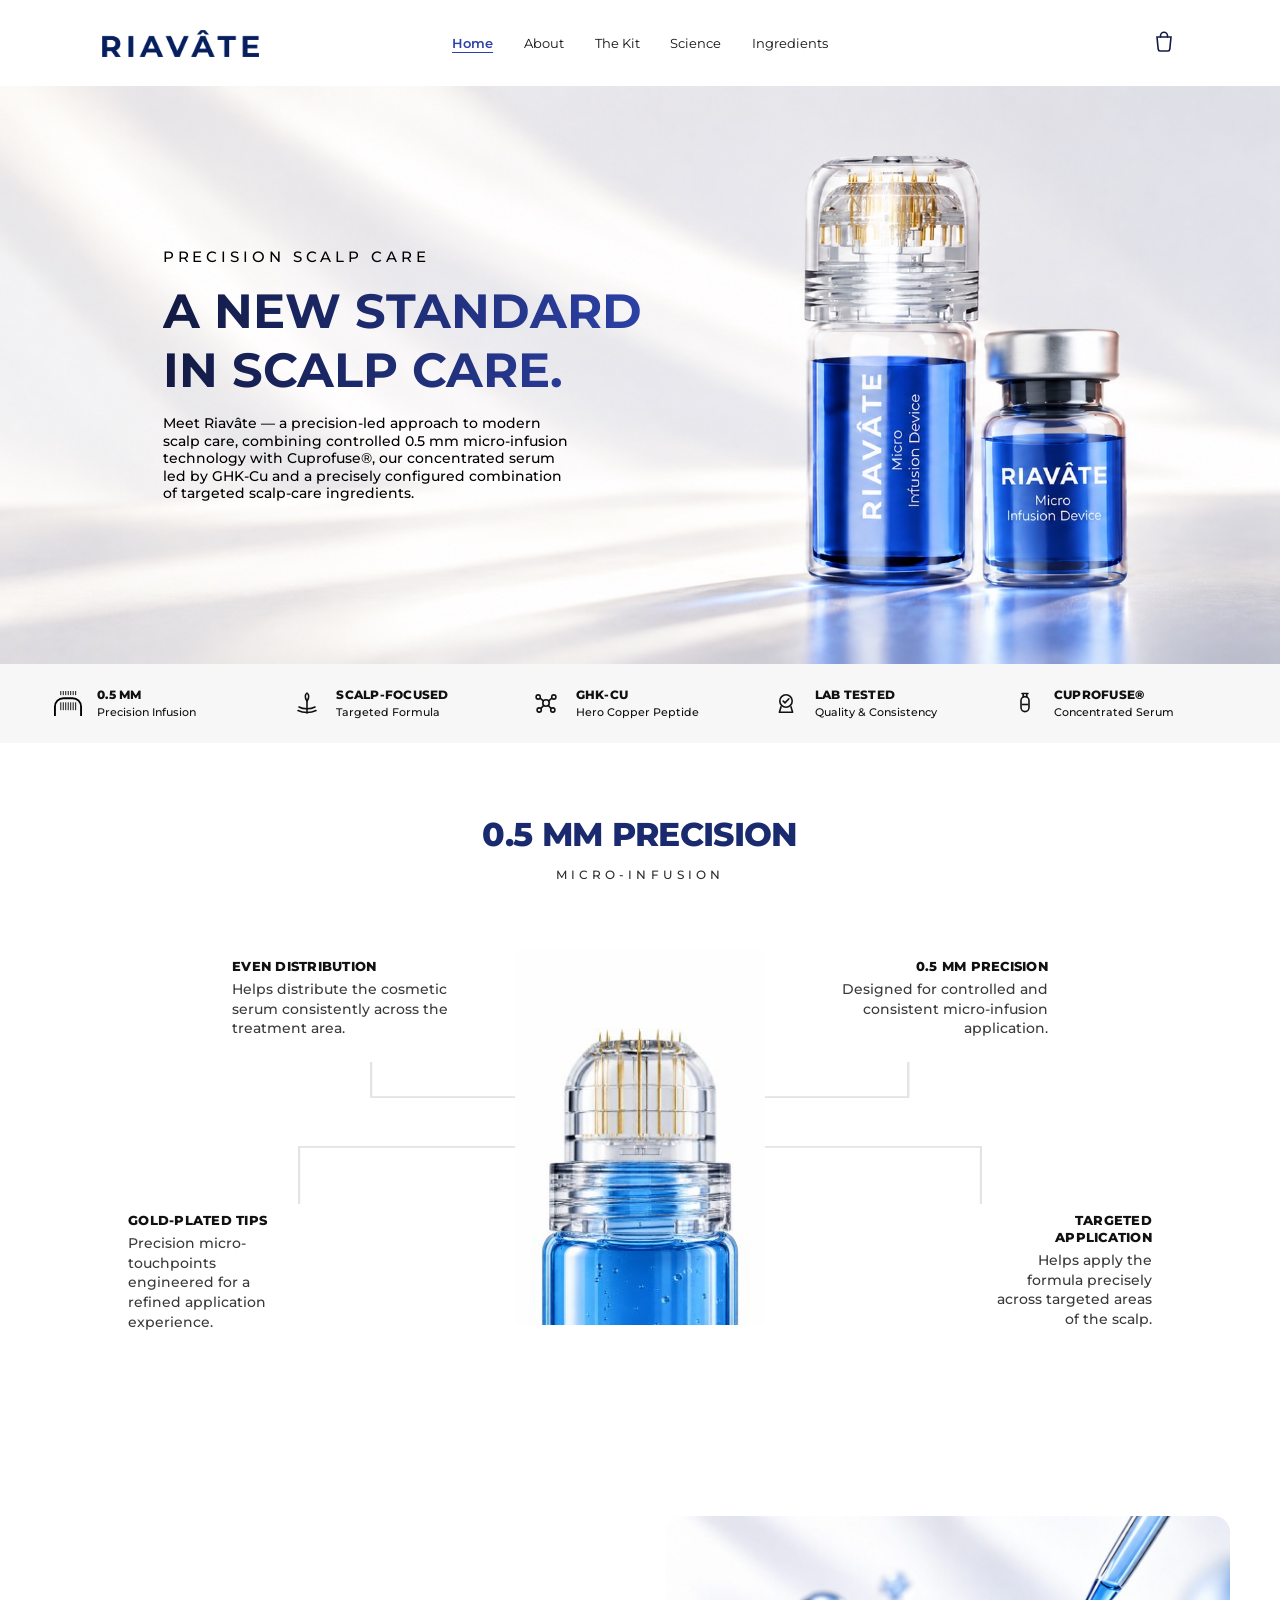
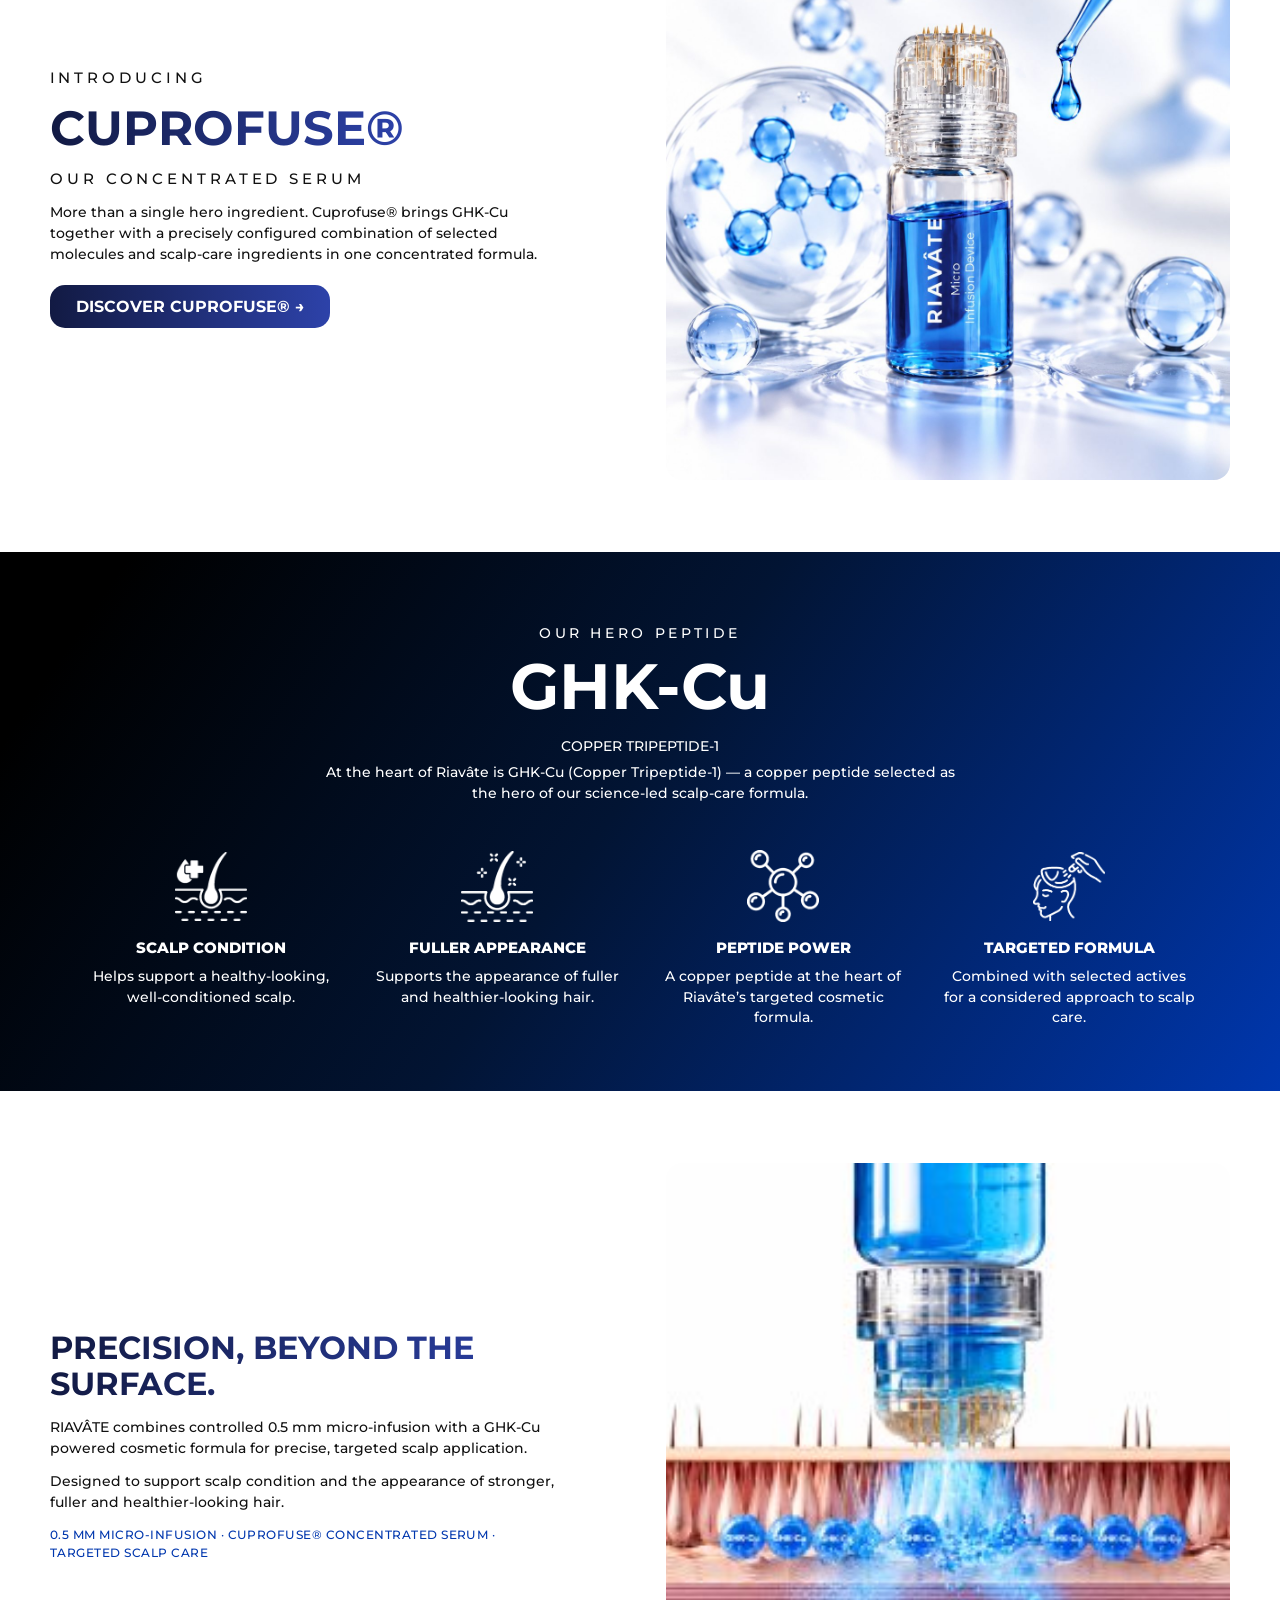
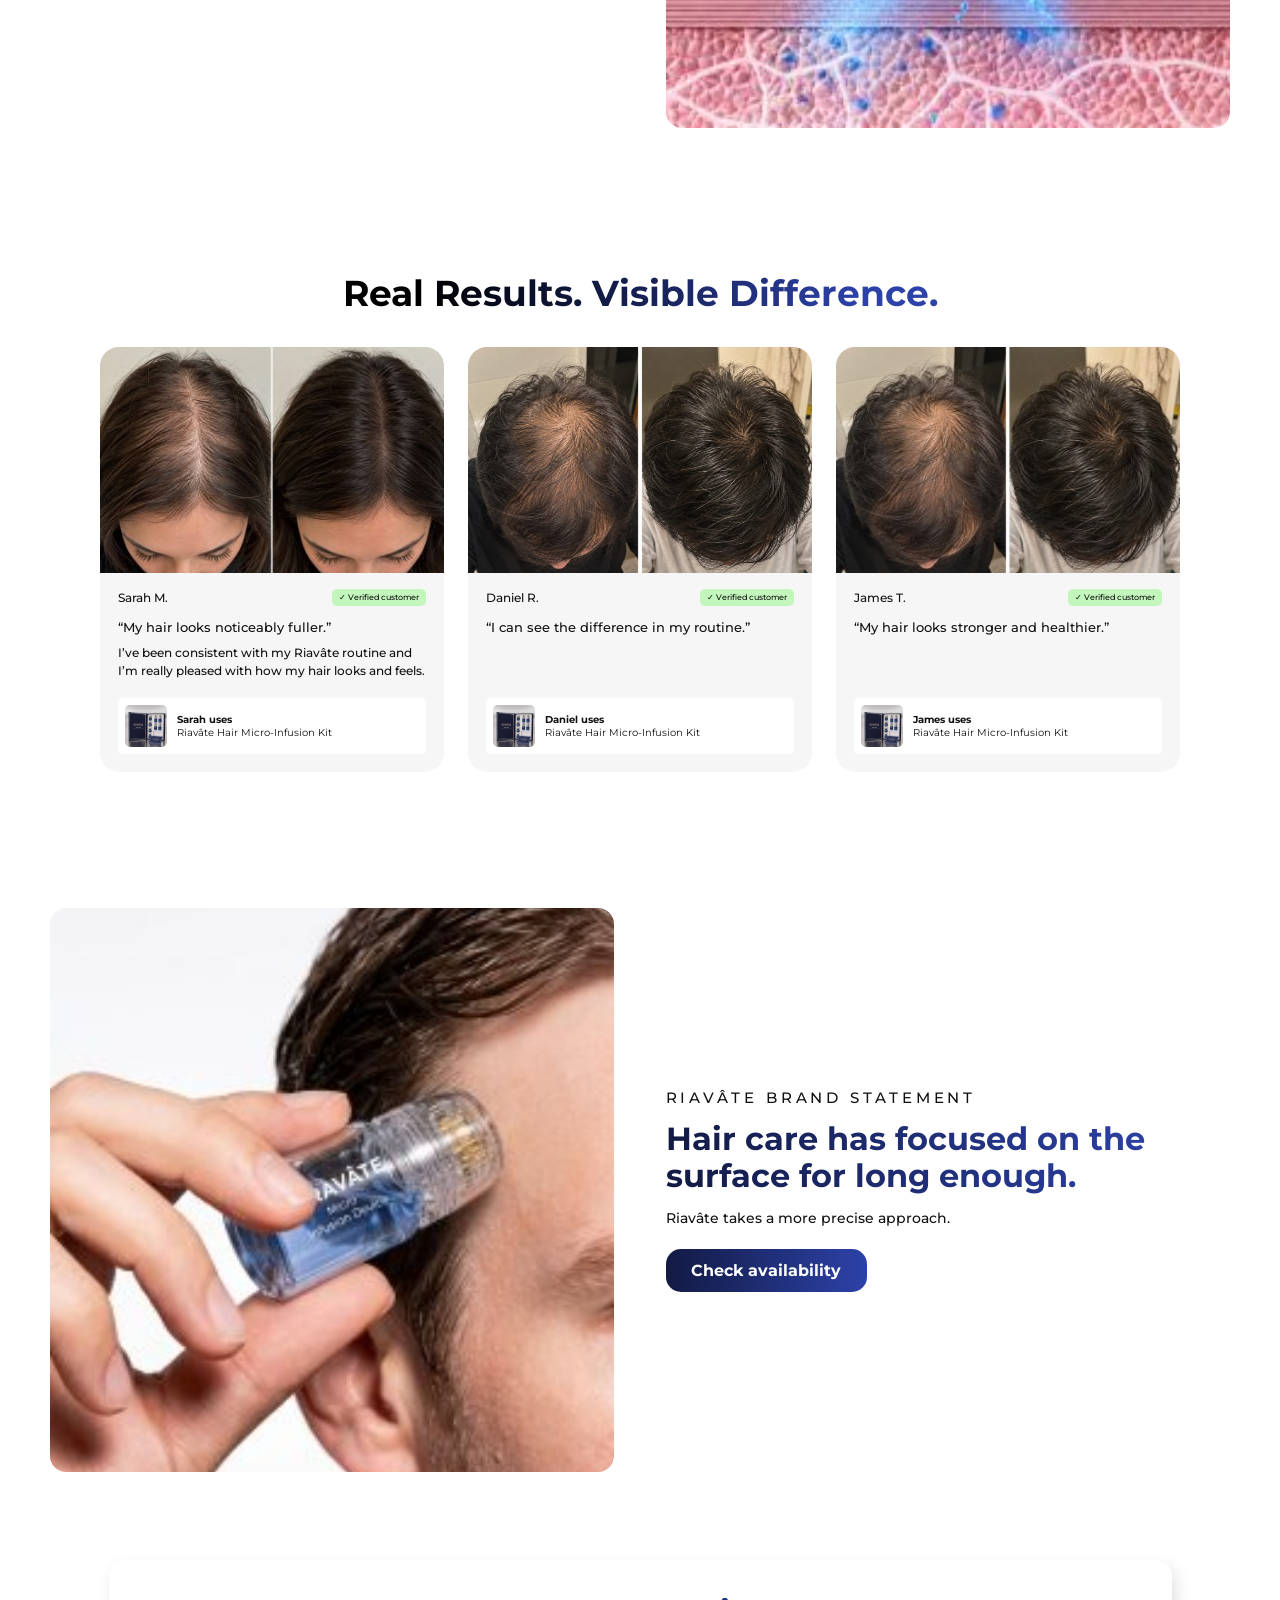
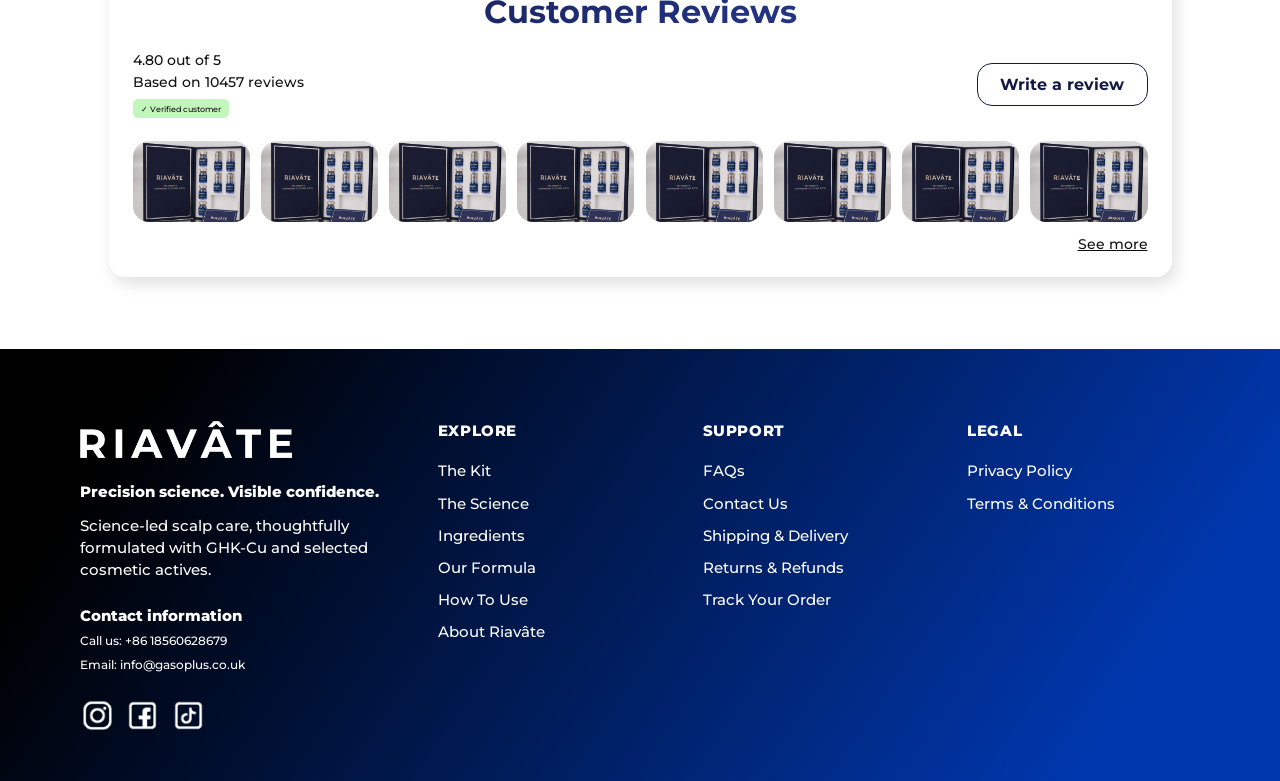
==== commit 2cbd4b4c: "Add the ingredients and support pages, and show the selected supply plan in a redesigned cart. Co-au" ====
--- a/index.html
+++ b/index.html
@@ -538,20 +538,19 @@
 
   .precision__heading {
     margin: 0;
-    font-size: clamp(1.75rem, 3vw, 2.25rem);
-    font-weight: 700;
-    line-height: 1.2;
-    background-image: linear-gradient(90deg, #000000 16%, #2d42a9 85%);
-    background-clip: text;
-    -webkit-background-clip: text;
-    color: transparent;
+    color: #1a2a6e;
+    font-size: clamp(1.7rem, 2.6vw, 2.15rem);
+    font-weight: 800;
+    line-height: 1.15;
+    letter-spacing: -0.02em;
   }
 
   .precision__eyebrow {
-    margin: 0.75rem 0 0;
-    font-size: 14px;
-    font-weight: 500;
-    letter-spacing: 3.64px;
+    margin: 0.85rem 0 0;
+    color: #2c2c2c;
+    font-size: 12px;
+    font-weight: 500;
+    letter-spacing: 0.34em;
     text-transform: uppercase;
   }
 
@@ -564,65 +563,183 @@
   }
 
   .precision__stage {
-    display: grid;
-    grid-template-columns: minmax(0, 1fr) minmax(180px, 320px) minmax(0, 1fr);
-    grid-template-areas:
-      "top-left media top-right"
-      "bottom-left media bottom-right";
-    gap: 1.75rem 1.5rem;
-    align-items: center;
-    width: min(1100px, calc(100% - 2.5rem));
+    --device: 250px;
+    --line: 168px;
+    position: relative;
+    width: min(1040px, calc(100% - 3rem));
+    height: 430px;
+    margin: 4.25rem auto 0.5rem;
+  }
+
+  .precision__media {
+    position: absolute;
+    top: 0;
+    left: 0;
+    right: 0;
+    z-index: 1;
+    width: var(--device);
+    height: 400px;
     margin-inline: auto;
   }
 
-  .precision__media {
-    grid-area: media;
+  .precision__frame {
+    height: 100%;
   }
 
   .precision__image {
     width: 100%;
-    height: auto;
-    max-height: 420px;
-    margin-inline: auto;
+    height: 100%;
+    max-height: none;
     object-fit: contain;
-  }
+    object-position: top center;
+  }
+
+  .precision__lines {
+    display: contents;
+  }
+
+  .precision__line {
+    position: absolute;
+    z-index: 0;
+    pointer-events: none;
+    object-fit: fill;
+  }
+
+  .precision__line--top {
+    top: 112px;
+    width: 176px;
+    height: 36px;
+  }
+
+  .precision__lines--left .precision__line--top { left: 250px; }
+  .precision__lines--right .precision__line--top { right: 250px; }
+
+  .precision__line--bottom {
+    top: 196px;
+    width: 262px;
+    height: 58px;
+  }
+
+  .precision__lines--left .precision__line--bottom { left: 178px; }
+  .precision__lines--right .precision__line--bottom { right: 178px; }
 
   .precision__point h3 {
     margin: 0;
-    font-size: 15px;
+    color: #111111;
+    font-size: 13px;
     font-weight: 800;
     line-height: 1.3;
+    letter-spacing: 0.02em;
   }
 
   .precision__point p {
-    margin: 0.45rem 0 0;
-    max-width: 16rem;
+    margin: 0.35rem 0 0;
+    max-width: 14.5rem;
+    color: #3a3a3a;
     font-size: 14px;
     font-weight: 500;
-    line-height: 1.45;
-  }
-
-  .precision__point--top-left { grid-area: top-left; }
-  .precision__point--bottom-left { grid-area: bottom-left; }
-  .precision__point--top-right { grid-area: top-right; text-align: right; }
-  .precision__point--bottom-right { grid-area: bottom-right; text-align: right; }
+    line-height: 1.4;
+  }
+
+  .precision__point--top-left,
+  .precision__point--top-right,
+  .precision__point--bottom-left,
+  .precision__point--bottom-right {
+    position: absolute;
+    width: 210px;
+  }
+
+  .precision__point--top-left { top: 8px; left: 112px; width: 220px; }
+  .precision__point--top-right { top: 8px; right: 112px; width: 220px; text-align: right; }
+  .precision__point--bottom-left { top: 262px; left: 8px; width: 164px; }
+  .precision__point--bottom-right { top: 262px; right: 8px; width: 164px; text-align: right; }
 
   .precision__point--top-right p,
   .precision__point--bottom-right p {
     margin-left: auto;
   }
 
+
   @media screen and (max-width: 989px) {
     .precision__stage {
-      grid-template-columns: 1fr 1fr;
+      --device: 100%;
+      display: grid;
+      grid-template-columns: minmax(0, 1fr) minmax(108px, 168px) minmax(0, 1fr);
       grid-template-areas:
-        "media media"
-        "top-left top-right"
-        "bottom-left bottom-right";
-    }
-
+        "top-left . top-right"
+        "lines-left media lines-right"
+        "bottom-left . bottom-right";
+      align-items: center;
+      width: min(720px, calc(100% - 1.5rem));
+      height: auto;
+      margin-top: 2.25rem;
+      column-gap: 0.55rem;
+      row-gap: 0.85rem;
+    }
+
+    .precision__media,
+    .precision__point,
+    .precision__lines,
+    .precision__point--top-left,
+    .precision__point--top-right,
+    .precision__point--bottom-left,
+    .precision__point--bottom-right {
+      position: static;
+      top: auto;
+      right: auto;
+      left: auto;
+      width: auto;
+    }
+
+    .precision__media {
+      grid-area: media;
+      width: 100%;
+      height: auto;
+      margin: 0;
+    }
+
+    .precision__frame,
     .precision__image {
-      max-height: 320px;
+      height: auto;
+    }
+
+    .precision__lines {
+      display: flex;
+      flex-direction: column;
+      gap: 1.1rem;
+      width: 100%;
+      max-width: 168px;
+      align-self: center;
+    }
+
+    .precision__lines--left { grid-area: lines-left; justify-self: end; align-items: flex-end; }
+    .precision__lines--right { grid-area: lines-right; justify-self: start; align-items: flex-start; }
+
+    .precision__line,
+    .precision__line--top,
+    .precision__line--bottom,
+    .precision__lines--left .precision__line--top,
+    .precision__lines--right .precision__line--top,
+    .precision__lines--left .precision__line--bottom,
+    .precision__lines--right .precision__line--bottom {
+      position: static;
+      top: auto;
+      right: auto;
+      left: auto;
+      height: auto;
+      object-fit: contain;
+    }
+
+    .precision__line--top { width: 72%; }
+    .precision__line--bottom { width: 100%; }
+
+    .precision__point--top-left { grid-area: top-left; }
+    .precision__point--top-right { grid-area: top-right; text-align: right; }
+    .precision__point--bottom-left { grid-area: bottom-left; }
+    .precision__point--bottom-right { grid-area: bottom-right; text-align: right; }
+
+    .precision__point p {
+      max-width: none;
     }
   }
 
@@ -631,27 +748,23 @@
       padding: 3rem 0 2.5rem;
     }
 
+    .precision__intro {
+      margin-bottom: 1.5rem;
+    }
+
     .precision__stage {
-      grid-template-columns: 1fr;
-      grid-template-areas:
-        "media"
-        "top-left"
-        "top-right"
-        "bottom-left"
-        "bottom-right";
-    }
-
-    .precision__point,
-    .precision__point--top-right,
-    .precision__point--bottom-right {
-      text-align: left;
-    }
-
-    .precision__point p,
-    .precision__point--top-right p,
-    .precision__point--bottom-right p {
-      margin-left: 0;
-      max-width: none;
+      grid-template-columns: minmax(0, 1fr) minmax(96px, 132px) minmax(0, 1fr);
+      column-gap: 0.4rem;
+      row-gap: 0.7rem;
+    }
+
+    .precision__point h3 {
+      font-size: 11px;
+    }
+
+    .precision__point p {
+      font-size: 12px;
+      line-height: 1.35;
     }
   }
 
@@ -1271,10 +1384,10 @@
   <div class="site-header__bar">
     <a class="site-header__logo" href="#"><img class="site-header__logo-image" src="/assets/logo.png" alt="Riavâte" width="156" height="27"></a>
     <nav class="site-header__nav" id="nav"><ul class="site-header__menu">
-      <li><a href="/" aria-current="page">Home</a></li><li><a href="/about.html">About</a></li><li><a href="/kit.html">The Kit</a></li><li><a href="/science.html">Science</a></li><li><a href="#">Ingredients</a></li>
+      <li><a href="/" aria-current="page">Home</a></li><li><a href="/about.html">About</a></li><li><a href="/kit.html">The Kit</a></li><li><a href="/science.html">Science</a></li><li><a href="/ingredients.html">Ingredients</a></li>
     </ul></nav>
     <div class="site-header__actions">
-      <a class="site-header__cart" href="#" aria-label="Cart"><svg width="28" height="28" viewBox="0 0 28 28"><path d="M7 8h14l-1.2 12.2a2 2 0 0 1-2 1.8H10.2a2 2 0 0 1-2-1.8L7 8Z" fill="none" stroke="currentColor" stroke-width="1.6"/><path d="M10.5 8V6.8A3.5 3.5 0 0 1 14 3.3a3.5 3.5 0 0 1 3.5 3.5V8" fill="none" stroke="currentColor" stroke-width="1.6" stroke-linecap="round"/></svg></a>
+      <a class="site-header__cart" href="/cart.html" aria-label="Cart"><svg width="28" height="28" viewBox="0 0 28 28"><path d="M7 8h14l-1.2 12.2a2 2 0 0 1-2 1.8H10.2a2 2 0 0 1-2-1.8L7 8Z" fill="none" stroke="currentColor" stroke-width="1.6"/><path d="M10.5 8V6.8A3.5 3.5 0 0 1 14 3.3a3.5 3.5 0 0 1 3.5 3.5V8" fill="none" stroke="currentColor" stroke-width="1.6" stroke-linecap="round"/></svg></a>
       <button class="site-header__toggle" type="button" data-menu-toggle aria-expanded="false" aria-controls="nav"><span class="site-header__toggle-lines"></span></button>
     </div>
   </div>
@@ -1300,10 +1413,19 @@
   <div class="precision__intro">
     <h2 class="precision__heading">0.5 MM PRECISION</h2>
     <p class="precision__eyebrow">MICRO-INFUSION</p>
-    <p class="precision__text">Engineered for controlled, targeted scalp application, Riavâte’s 0.5 mm micro-infusion system uses precision micro-touchpoints to apply the cosmetic formula consistently across the scalp.</p>
   </div>
   <div class="precision__stage">
-    <div class="precision__media"><img class="precision__image" src="/assets/precision-device.jpg" alt=""></div>
+    <div class="precision__lines precision__lines--left">
+      <img class="precision__line precision__line--top" src="/assets/precision-connector-left-top.png" alt="" width="296" height="88">
+      <img class="precision__line precision__line--bottom" src="/assets/precision-connector-left-bottom.png" alt="" width="450" height="144">
+    </div>
+    <div class="precision__lines precision__lines--right">
+      <img class="precision__line precision__line--top" src="/assets/precision-connector-right-top.png" alt="" width="296" height="88">
+      <img class="precision__line precision__line--bottom" src="/assets/precision-connector-right-bottom.png" alt="" width="450" height="144">
+    </div>
+    <div class="precision__media">
+      <div class="precision__frame"><img class="precision__image" src="/assets/precision-device.jpg" alt=""></div>
+    </div>
     <article class="precision__point precision__point--top-left"><h3>EVEN DISTRIBUTION</h3><p>Helps distribute the cosmetic serum consistently across the treatment area.</p></article>
     <article class="precision__point precision__point--top-right"><h3>0.5 MM PRECISION</h3><p>Designed for controlled and consistent micro-infusion application.</p></article>
     <article class="precision__point precision__point--bottom-left"><h3>GOLD-PLATED TIPS</h3><p>Precision micro-touchpoints engineered for a refined application experience.</p></article>
@@ -1374,9 +1496,9 @@
       <a class="site-footer__contact" href="#">Call us: +86 18560628679</a>
       <a class="site-footer__contact" href="#">Email: info@gasoplus.co.uk</a>
     </div>
-    <div class="site-footer__column"><p class="site-footer__heading">EXPLORE</p><ul class="site-footer__links"><li><a href="/kit.html">The Kit</a></li><li><a href="/science.html">The Science</a></li><li><a href="#">Our Formula</a></li><li><a href="#">How to Use</a></li><li><a href="/about.html">About Riavâte</a></li></ul></div>
-    <div class="site-footer__column"><p class="site-footer__heading">SUPPORT</p><ul class="site-footer__links"><li><a href="#">FAQs</a></li><li><a href="#">Contact Us</a></li><li><a href="#">Shipping & Delivery</a></li><li><a href="#">Returns & Refunds</a></li><li><a href="#">Track Your Order</a></li></ul></div>
-    <div class="site-footer__column"><p class="site-footer__heading">LEGAL</p><ul class="site-footer__links"><li><a href="#">Privacy Policy</a></li><li><a href="#">Terms & Conditions</a></li><li><a href="#">Cookie Policy</a></li><li><a href="#">Accessibility</a></li></ul></div>
+    <div class="site-footer__column"><p class="site-footer__heading">EXPLORE</p><ul class="site-footer__links"><li><a href="/kit.html">The Kit</a></li><li><a href="/science.html">The Science</a></li><li><a href="/ingredients.html">Ingredients</a></li><li><a href="#">Our Formula</a></li><li><a href="#">How to Use</a></li><li><a href="/about.html">About Riavâte</a></li></ul></div>
+    <div class="site-footer__column"><p class="site-footer__heading">SUPPORT</p><ul class="site-footer__links"><li><a href="/info.html#faq">FAQs</a></li><li><a href="/info.html#contact">Contact Us</a></li><li><a href="/info.html#shipping">Shipping & Delivery</a></li><li><a href="/info.html#returns">Returns & Refunds</a></li><li><a href="/info.html#track">Track Your Order</a></li></ul></div>
+    <div class="site-footer__column"><p class="site-footer__heading">LEGAL</p><ul class="site-footer__links"><li><a href="/info.html#privacy">Privacy Policy</a></li><li><a href="/info.html#terms">Terms & Conditions</a></li></ul></div>
   </div>
   <div class="site-footer__social">
     <a href="#"><img src="/assets/social-instagram.png" alt=""></a>
